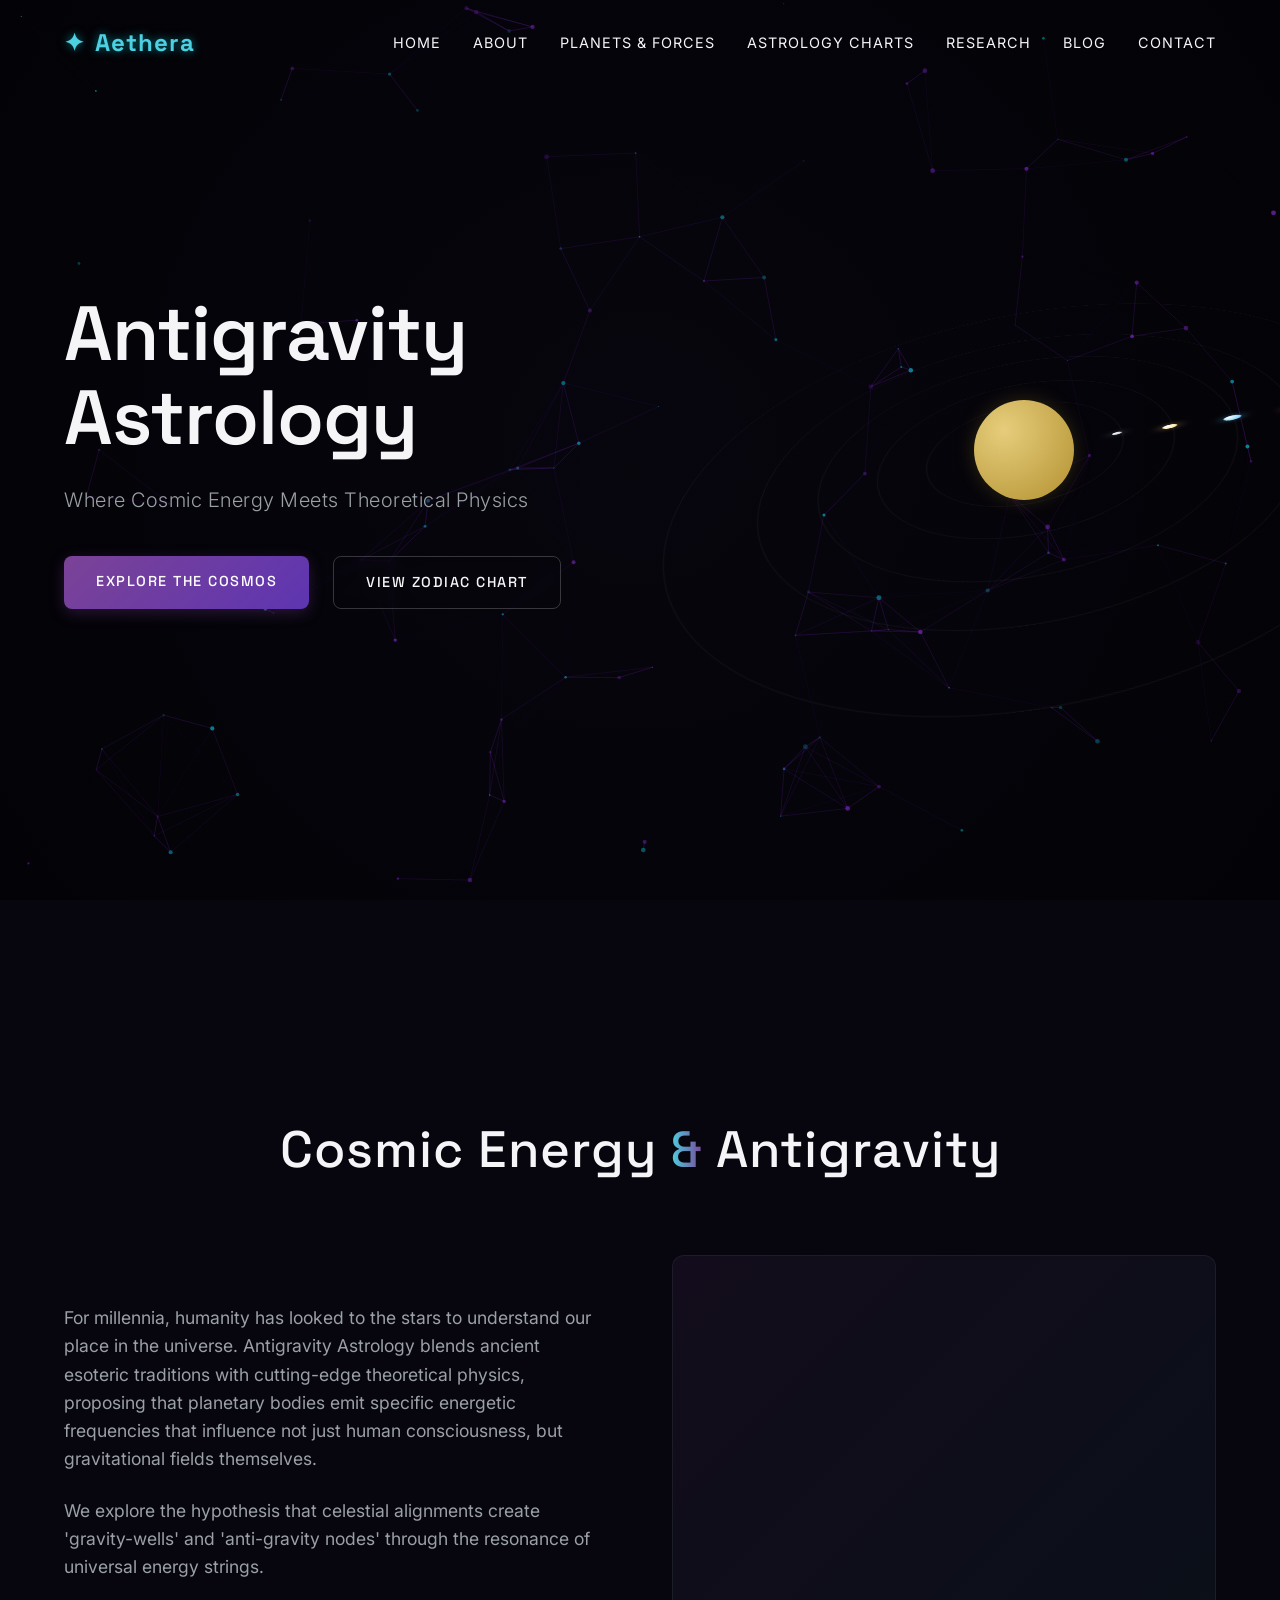
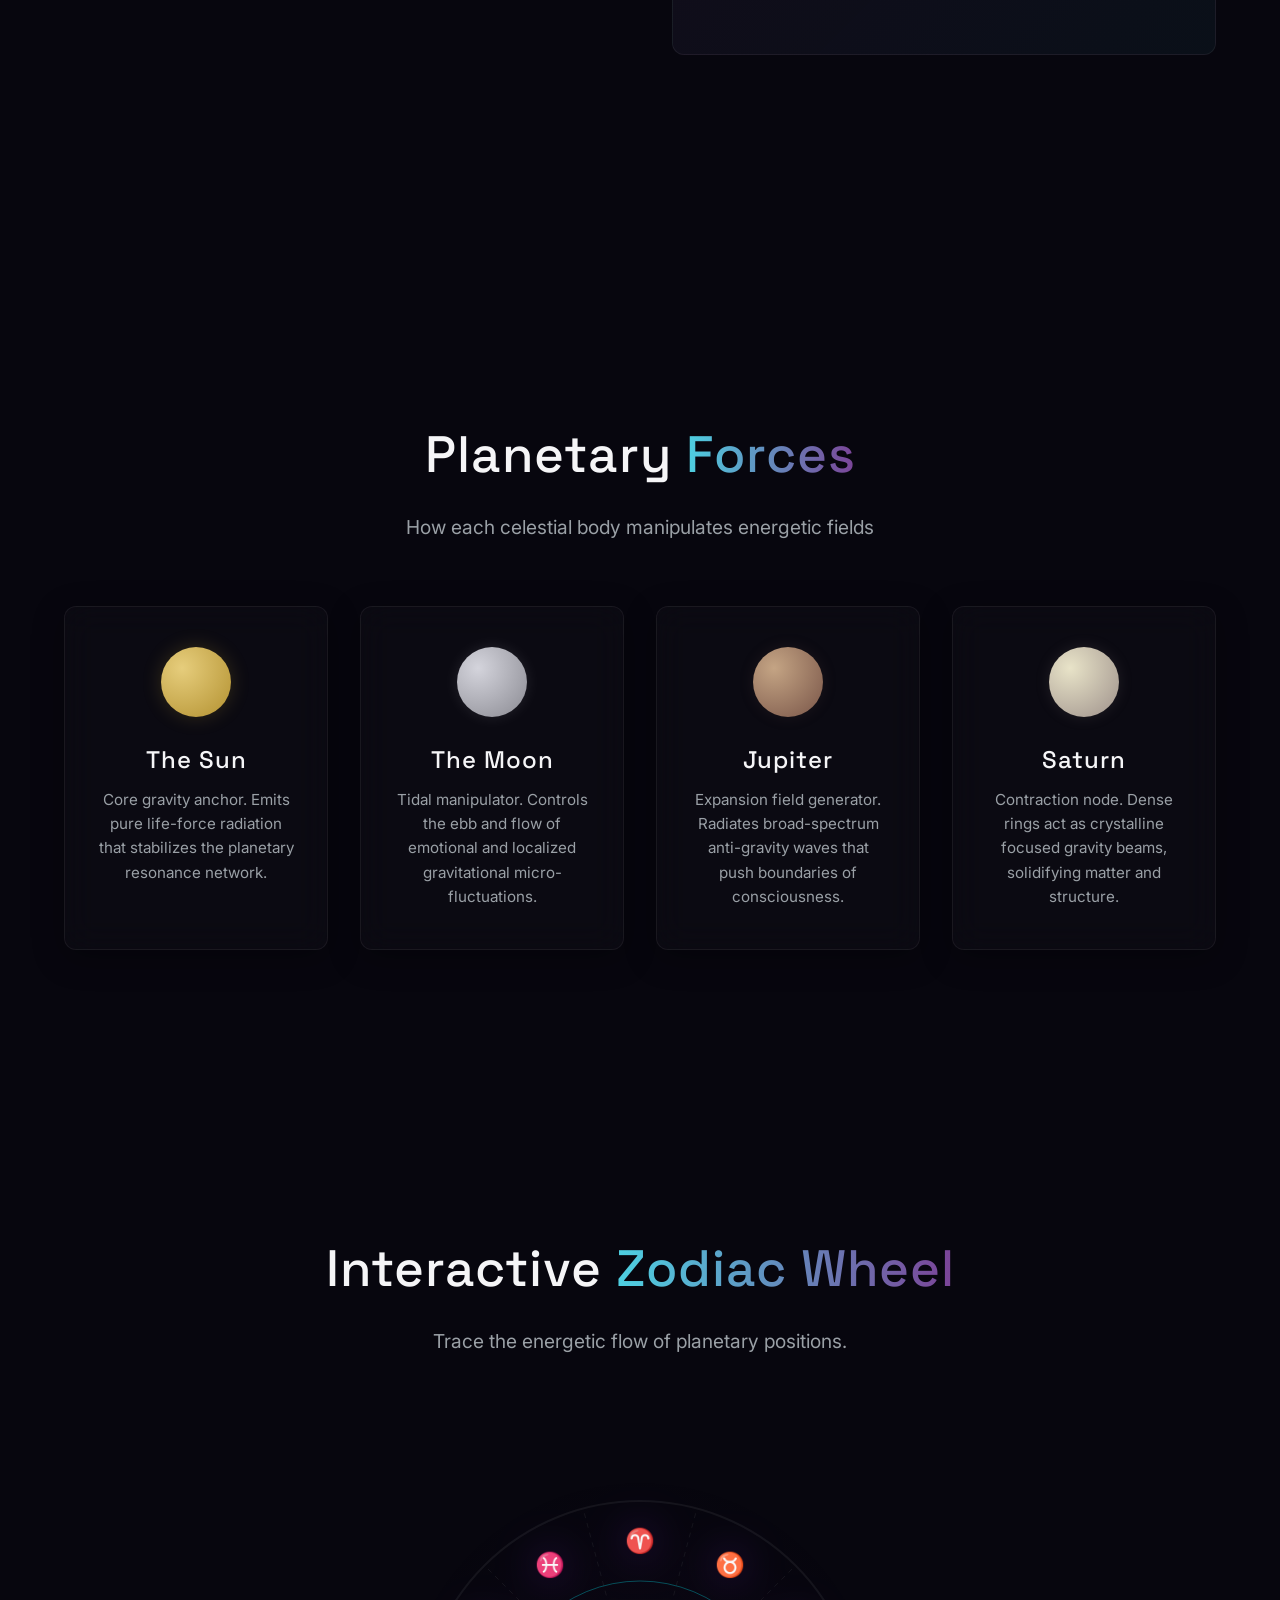
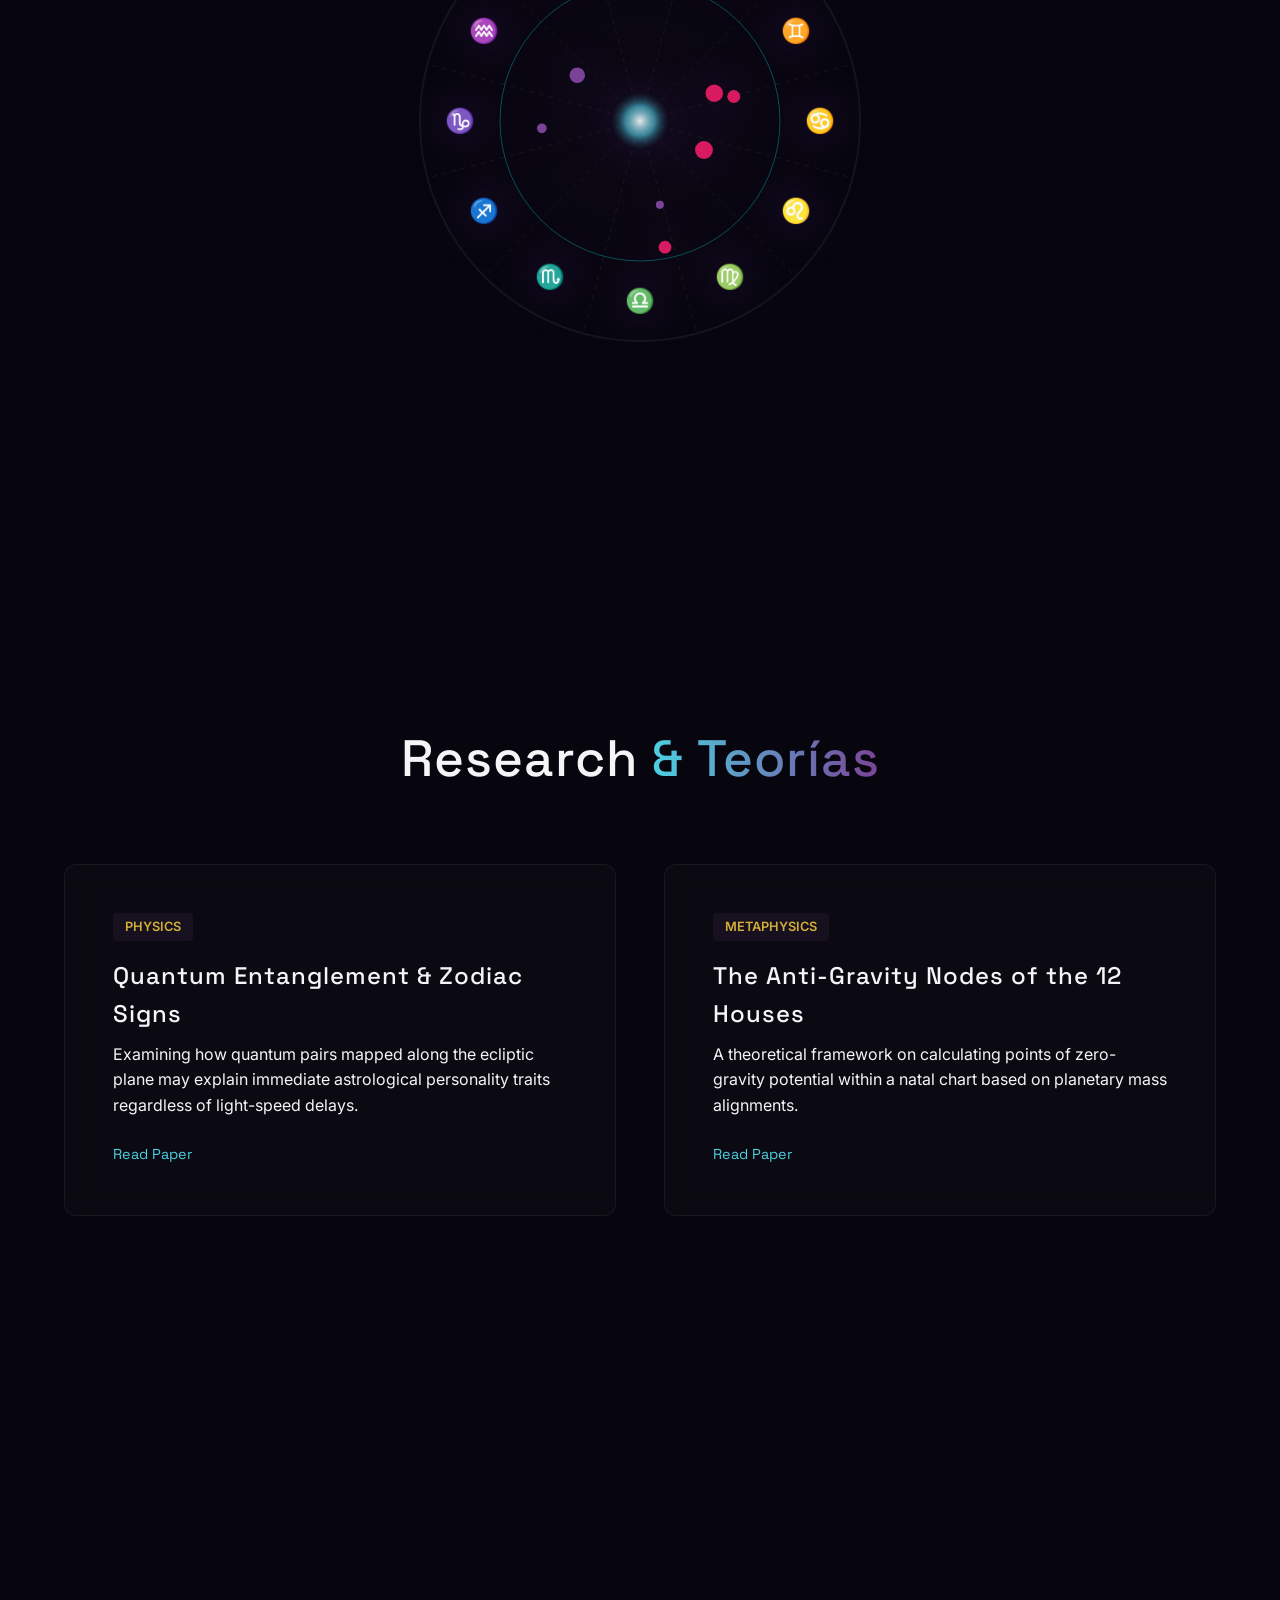
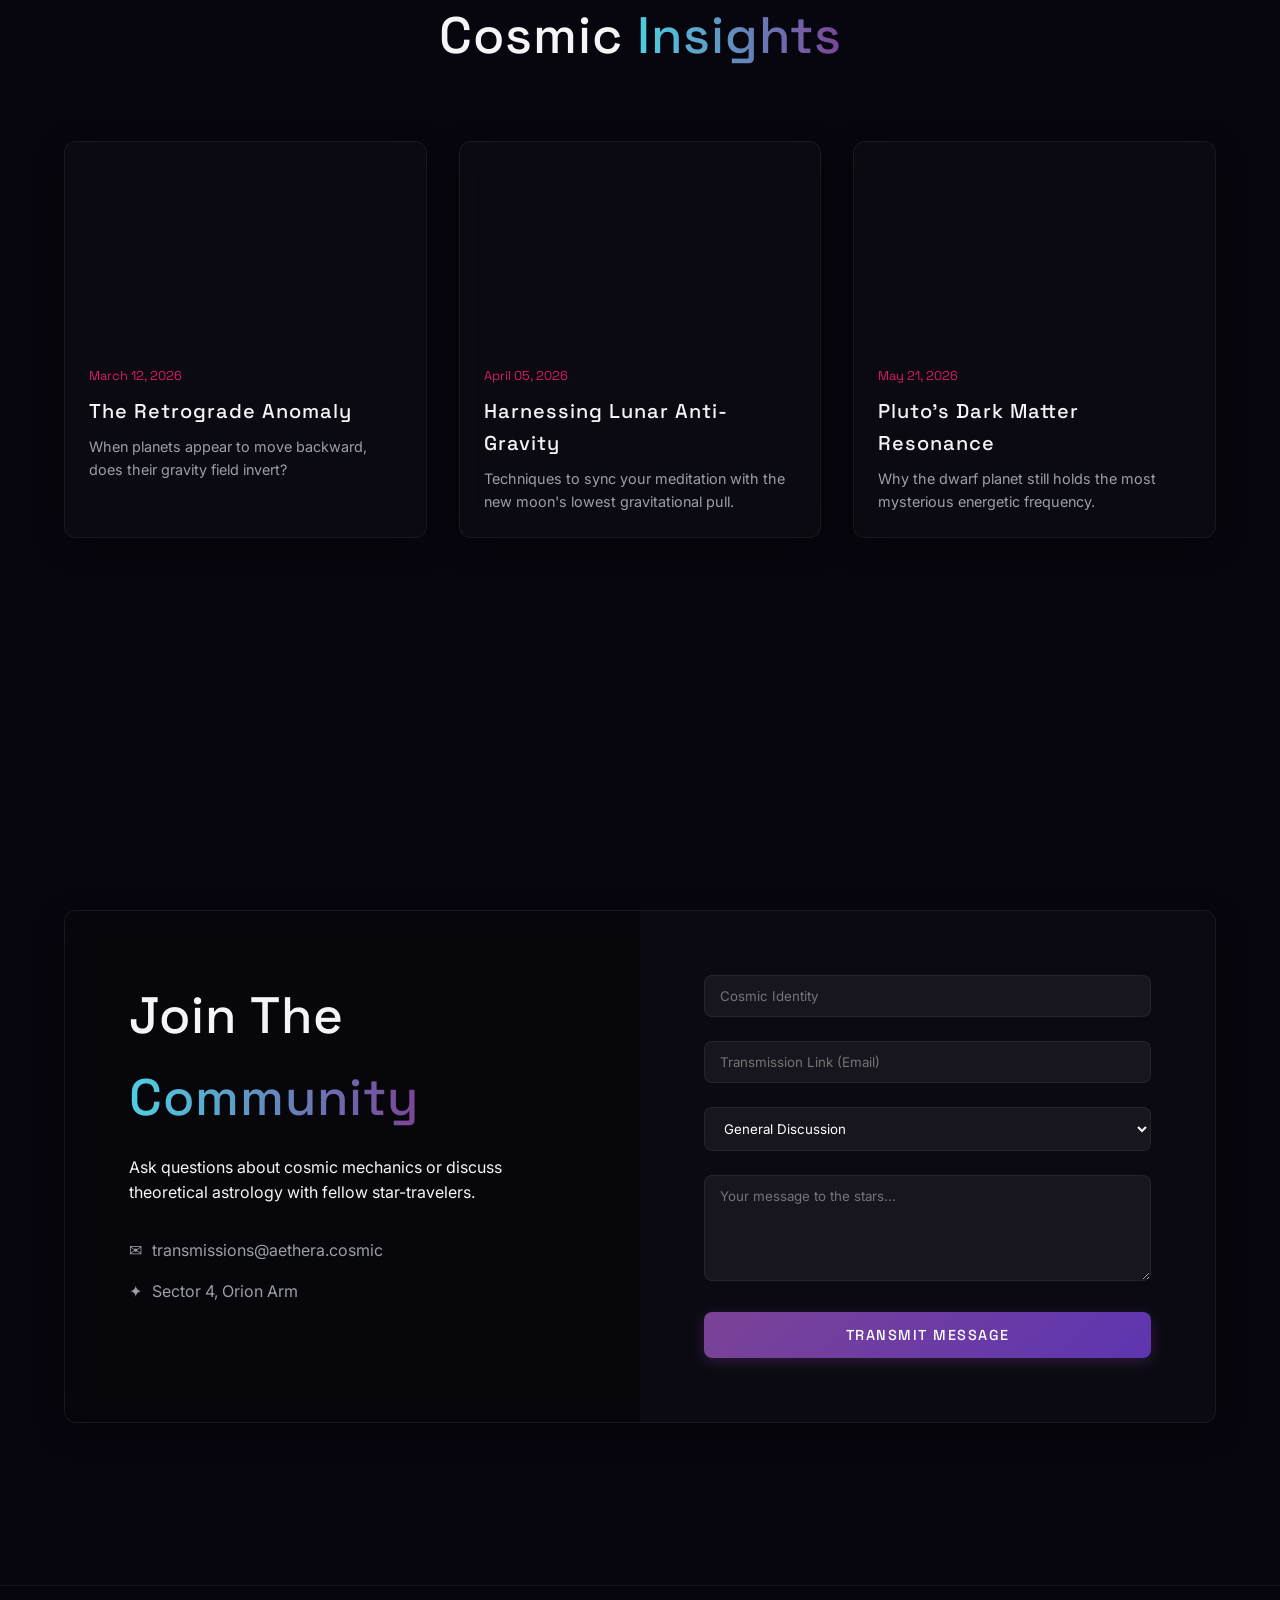
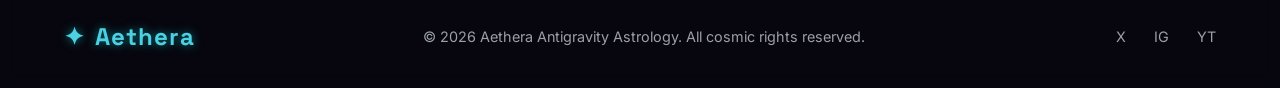
==== index.html @ 6c636e25 "Add files via upload" ====
<!DOCTYPE html>
<html lang="en">
<head>
    <meta charset="UTF-8">
    <meta name="viewport" content="width=device-width, initial-scale=1.0">
    <meta name="description" content="Explore Antigravity Astrology: The cosmic intersection of energy, planetary motion, and science.">
    <meta name="keywords" content="cosmic energy, astrology science, antigravity theory, astrology, astronomy, planetary forces">
    <title>Antigravity Astrology - The Cosmic Force</title>
    
    <!-- Google Fonts -->
    <link rel="preconnect" href="https://fonts.googleapis.com">
    <link rel="preconnect" href="https://fonts.gstatic.com" crossorigin>
    <link href="https://fonts.googleapis.com/css2?family=Inter:wght@300;400;500;600&family=Space+Grotesk:wght@300;400;500;600;700&display=swap" rel="stylesheet">    
    <!-- Stylesheets -->
    <link rel="stylesheet" href="css/style.css">
    <link rel="stylesheet" href="css/animations.css">
</head>
<body>
    <!-- Background Particles Canvas -->
    <canvas id="particle-canvas"></canvas>

    <!-- Navigation -->
    <header class="navbar">
        <div class="logo">
            <span class="logo-icon">&#10022;</span> Aethera
        </div>
        <nav>
            <ul class="nav-links">
                <li><a href="#home">Home</a></li>
                <li><a href="#about">About</a></li>
                <li><a href="#forces">Planets & Forces</a></li>
                <li><a href="#charts">Astrology Charts</a></li>
                <li><a href="#research">Research</a></li>
                <li><a href="#blog">Blog</a></li>
                <li><a href="#contact">Contact</a></li>
            </ul>
        </nav>
        <div class="hamburger">
            <span class="bar"></span>
            <span class="bar"></span>
            <span class="bar"></span>
        </div>
    </header>

    <!-- Main Content -->
    <main>
        <!-- Hero Section -->
        <section id="home" class="hero">
            <div class="hero-content">
                <h1 class="elegant-fade">Antigravity Astrology</h1>
                <p class="subtitle elegant-fade-delay">Where Cosmic Energy Meets Theoretical Physics</p>
                <div class="cta-group">
                    <a href="#about" class="btn primary-btn">Explore The Cosmos</a>
                    <a href="#charts" class="btn secondary-btn">View Zodiac Chart</a>
                </div>
            </div>
            <div class="hero-visual">
                <!-- Interactive Solar System visualization container -->
                <div id="solar-system-container"></div>
            </div>
        </section>

        <!-- About Section -->
        <section id="about" class="section reveal">
            <div class="section-container">
                <div class="section-header">
                    <h2>Cosmic Energy <span class="highlight">&</span> Antigravity</h2>
                </div>
                <div class="about-grid">
                    <div class="about-text">
                        <p>For millennia, humanity has looked to the stars to understand our place in the universe. Antigravity Astrology blends ancient esoteric traditions with cutting-edge theoretical physics, proposing that planetary bodies emit specific energetic frequencies that influence not just human consciousness, but gravitational fields themselves.</p>
                        <p>We explore the hypothesis that celestial alignments create 'gravity-wells' and 'anti-gravity nodes' through the resonance of universal energy strings.</p>
                    </div>
                    <div class="about-visual glow-box">
                        <div class="nebula-placeholder"></div>
                    </div>
                </div>
            </div>
        </section>

        <!-- Planets & Forces Section -->
        <section id="forces" class="section reveal dark-section">
            <div class="section-container">
                <div class="section-header">
                    <h2>Planetary <span class="highlight">Forces</span></h2>
                    <p>How each celestial body manipulates energetic fields</p>
                </div>
                <div class="cards-grid">
                    <!-- Cards will be populated dynamically or static -->
                    <div class="force-card glassmorphism">
                        <div class="planet-icon sun"></div>
                        <h3>The Sun</h3>
                        <p>Core gravity anchor. Emits pure life-force radiation that stabilizes the planetary resonance network.</p>
                    </div>
                    <div class="force-card glassmorphism">
                        <div class="planet-icon moon"></div>
                        <h3>The Moon</h3>
                        <p>Tidal manipulator. Controls the ebb and flow of emotional and localized gravitational micro-fluctuations.</p>
                    </div>
                    <div class="force-card glassmorphism">
                        <div class="planet-icon jupiter"></div>
                        <h3>Jupiter</h3>
                        <p>Expansion field generator. Radiates broad-spectrum anti-gravity waves that push boundaries of consciousness.</p>
                    </div>
                    <div class="force-card glassmorphism">
                        <div class="planet-icon saturn"></div>
                        <h3>Saturn</h3>
                        <p>Contraction node. Dense rings act as crystalline focused gravity beams, solidifying matter and structure.</p>
                    </div>
                </div>
            </div>
        </section>

        <!-- Astrology Charts Section -->
        <section id="charts" class="section reveal">
            <div class="section-container">
                <div class="section-header">
                    <h2>Interactive <span class="highlight">Zodiac Wheel</span></h2>
                    <p>Trace the energetic flow of planetary positions.</p>
                </div>
                <div class="chart-container">
                    <div id="zodiac-wheel-app"></div>
                </div>
            </div>
        </section>

        <!-- Research & Theories Section -->
        <section id="research" class="section reveal alt-bg">
            <div class="section-container">
                <div class="section-header">
                    <h2>Research <span class="highlight">& Teorías</span></h2>
                </div>
                <div class="split-layout">
                    <div class="theory-item glass-panel">
                        <span class="tag">Physics</span>
                        <h3>Quantum Entanglement & Zodiac Signs</h3>
                        <p>Examining how quantum pairs mapped along the ecliptic plane may explain immediate astrological personality traits regardless of light-speed delays.</p>
                        <a href="#" class="read-more">Read Paper</a>
                    </div>
                    <div class="theory-item glass-panel">
                        <span class="tag">Metaphysics</span>
                        <h3>The Anti-Gravity Nodes of the 12 Houses</h3>
                        <p>A theoretical framework on calculating points of zero-gravity potential within a natal chart based on planetary mass alignments.</p>
                        <a href="#" class="read-more">Read Paper</a>
                    </div>
                </div>
            </div>
        </section>

        <!-- Blog Section -->
        <section id="blog" class="section reveal">
            <div class="section-container">
                <div class="section-header">
                    <h2>Cosmic <span class="highlight">Insights</span></h2>
                </div>
                <div class="blog-grid mt-4">
                    <article class="blog-post glassmorphism">
                        <div class="post-img bg-nebula-1"></div>
                        <div class="post-content">
                            <span class="date">March 12, 2026</span>
                            <h3>The Retrograde Anomaly</h3>
                            <p>When planets appear to move backward, does their gravity field invert?</p>
                        </div>
                    </article>
                    <article class="blog-post glassmorphism">
                        <div class="post-img bg-nebula-2"></div>
                        <div class="post-content">
                            <span class="date">April 05, 2026</span>
                            <h3>Harnessing Lunar Anti-Gravity</h3>
                            <p>Techniques to sync your meditation with the new moon's lowest gravitational pull.</p>
                        </div>
                    </article>
                    <article class="blog-post glassmorphism">
                        <div class="post-img bg-nebula-3"></div>
                        <div class="post-content">
                            <span class="date">May 21, 2026</span>
                            <h3>Pluto's Dark Matter Resonance</h3>
                            <p>Why the dwarf planet still holds the most mysterious energetic frequency.</p>
                        </div>
                    </article>
                </div>
            </div>
        </section>

        <!-- Contact Section -->
        <section id="contact" class="section reveal dark-section">
            <div class="section-container">
                <div class="contact-box glassmorphism">
                    <div class="contact-info">
                        <h2>Join The <span class="highlight">Community</span></h2>
                        <p>Ask questions about cosmic mechanics or discuss theoretical astrology with fellow star-travelers.</p>
                        <ul class="contact-details">
                            <li><span class="icon">&#9993;</span> transmissions@aethera.cosmic</li>
                            <li><span class="icon">&#10022;</span> Sector 4, Orion Arm</li>
                        </ul>
                    </div>
                    <div class="contact-form">
                        <form id="communityForm">
                            <div class="input-group">
                                <input type="text" id="name" required placeholder="Cosmic Identity">
                            </div>
                            <div class="input-group">
                                <input type="email" id="email" required placeholder="Transmission Link (Email)">
                            </div>
                            <div class="input-group">
                                <select id="topic">
                                    <option value="general">General Discussion</option>
                                    <option value="research">Research Inquiry</option>
                                    <option value="chart">Chart Calculation Help</option>
                                </select>
                            </div>
                            <div class="input-group">
                                <textarea id="message" rows="5" required placeholder="Your message to the stars..."></textarea>
                            </div>
                            <button type="submit" class="btn primary-btn submit-btn">Transmit Message</button>
                        </form>
                    </div>
                </div>
            </div>
        </section>
    </main>

    <footer class="glass-footer">
        <div class="footer-content">
            <div class="logo"><span class="logo-icon">&#10022;</span> Aethera</div>
            <p>&copy; 2026 Aethera Antigravity Astrology. All cosmic rights reserved.</p>
            <div class="social-links">
                <a href="#">X</a>
                <a href="#">IG</a>
                <a href="#">YT</a>
            </div>
        </div>
    </footer>

    <!-- Scripts -->
    <script src="js/particles.js"></script>
    <script src="js/solar-system.js"></script>
    <script src="js/zodiac.js"></script>
    <script src="js/main.js"></script>
</body>
</html>
---- css/style.css ----
/* style.css - Main styles for Antigravity Astrology */
:root {
    /* Color Palette - Dark Luxury Cosmic */
    --bg-deep-space: #07060e; /* Softer, richer dark navy/black */
    --bg-void: #030206;
    --primary-glow: #7b4397; /* Elegant muted purple */
    --secondary-glow: #5e35b1;
    --accent-teal: #4dd0e1; /* Softer cyan/teal */
    --accent-pink: #d81b60; /* Ruby/Rose tone instead of neon pink */
    --gold-highlight: #d4af37; /* Premium gold touch */
    --text-primary: #f5f5f7;
    --text-muted: #9aa0a6;
    --glass-bg: rgba(255, 255, 255, 0.02);
    --glass-border: rgba(255, 255, 255, 0.06);
    
    /* Typography */
    --font-heading: 'Space Grotesk', sans-serif;
    --font-body: 'Inter', sans-serif;
}

* {
    margin: 0;
    padding: 0;
    box-sizing: border-box;
}

html {
    scroll-behavior: smooth;
    overflow-x: hidden;
}

body {
    background-color: var(--bg-deep-space);
    color: var(--text-primary);
    font-family: var(--font-body);
    line-height: 1.6;
    overflow-x: hidden;
}

/* Background Canvas */
#particle-canvas {
    position: fixed;
    top: 0;
    left: 0;
    width: 100vw;
    height: 100vh;
    z-index: -1;
    background: radial-gradient(circle at center, var(--bg-deep-space) 0%, var(--bg-void) 100%);
}

/* Typography & General */
h1, h2, h3, h4, .logo {
    font-family: var(--font-heading);
    letter-spacing: 1px;
    font-weight: 500;
}

h1 { font-size: clamp(2.5rem, 5vw, 5rem); }
h2 { font-size: clamp(2rem, 4vw, 3.5rem); margin-bottom: 1rem; }
h3 { font-size: 1.5rem; margin-bottom: 0.5rem; }

a { text-decoration: none; color: inherit; }
.highlight { 
    color: transparent;
    background-clip: text;
    -webkit-background-clip: text;
    background-image: linear-gradient(90deg, var(--accent-teal), var(--primary-glow));
}

/* Glassmorphism utility */
.glassmorphism {
    background: var(--glass-bg);
    backdrop-filter: blur(16px);
    -webkit-backdrop-filter: blur(16px);
    border: 1px solid var(--glass-border);
    border-radius: 12px;
    box-shadow: 0 8px 32px 0 rgba(0, 0, 0, 0.3);
}

/* Navigation */
.navbar {
    position: fixed;
    top: 0;
    width: 100%;
    padding: 1.5rem 5%;
    display: flex;
    justify-content: space-between;
    align-items: center;
    z-index: 100;
    transition: all 0.3s ease;
}
.navbar.scrolled {
    background: rgba(5, 5, 8, 0.85);
    backdrop-filter: blur(10px);
    padding: 1rem 5%;
    border-bottom: 1px solid var(--glass-border);
}

.logo {
    font-size: 1.5rem;
    font-weight: 700;
    display: flex;
    align-items: center;
    gap: 10px;
    color: var(--accent-teal);
    text-shadow: 0 0 10px rgba(0, 242, 254, 0.5);
}

.nav-links {
    display: flex;
    list-style: none;
    gap: 2rem;
}
.nav-links li a {
    font-size: 0.9rem;
    text-transform: uppercase;
    letter-spacing: 1px;
    position: relative;
    padding: 5px 0;
    transition: color 0.3s;
}
.nav-links li a:hover {
    color: var(--accent-teal);
}
.nav-links li a::after {
    content: '';
    position: absolute;
    width: 0;
    height: 2px;
    bottom: 0;
    left: 0;
    background: linear-gradient(90deg, var(--accent-teal), var(--primary-glow));
    transition: width 0.3s;
}
.nav-links li a:hover::after {
    width: 100%;
}

.hamburger { display: none; cursor: pointer; }
.bar { display: block; width: 25px; height: 3px; margin: 5px auto; background-color: var(--text-primary); transition: all 0.3s; }

/* Buttons */
.btn {
    display: inline-block;
    padding: 14px 32px;
    border-radius: 8px; /* More professional than full pill */
    font-family: var(--font-heading);
    font-weight: 500;
    text-transform: uppercase;
    letter-spacing: 1.5px;
    font-size: 0.9rem;
    transition: all 0.4s cubic-bezier(0.25, 0.8, 0.25, 1);
    cursor: pointer;
    border: none;
    position: relative;
    overflow: hidden;
}

.primary-btn {
    background: linear-gradient(135deg, var(--primary-glow), var(--secondary-glow));
    color: white;
    box-shadow: 0 4px 15px rgba(123, 67, 151, 0.3);
}
.primary-btn:hover {
    box-shadow: 0 6px 20px rgba(123, 67, 151, 0.5);
    transform: translateY(-2px);
}

.secondary-btn {
    background: transparent;
    color: var(--text-primary);
    border: 1px solid rgba(255,255,255,0.2);
    backdrop-filter: blur(5px);
}
.secondary-btn:hover {
    background: rgba(255,255,255,0.05);
    border-color: var(--text-primary);
}

/* Sections */
.section {
    padding: 8rem 5% 4rem;
    min-height: 100vh;
    display: flex;
    align-items: center;
    position: relative;
    z-index: 10;
}
.section-container {
    max-width: 1200px;
    width: 100%;
    margin: 0 auto;
}
.section-header {
    text-align: center;
    margin-bottom: 4rem;
}
.section-header p {
    color: var(--text-muted);
    font-size: 1.2rem;
    max-width: 600px;
    margin: 1rem auto 0;
}

/* Hero Section */
.hero {
    min-height: 100vh;
    display: flex;
    align-items: center;
    padding: 0 5%;
    position: relative;
    overflow: hidden;
}
.hero-content {
    flex: 1;
    z-index: 10;
    max-width: 600px;
}
.hero-content h1 {
    font-size: clamp(3rem, 6vw, 6rem);
    line-height: 1.1;
    margin-bottom: 1.5rem;
    font-weight: 600;
    letter-spacing: -1px;
    color: var(--text-primary);
}
.hero-content .subtitle {
    font-size: 1.25rem;
    color: var(--text-muted);
    font-weight: 300;
    margin-bottom: 2.5rem;
    letter-spacing: 0.5px;
}
.cta-group {
    display: flex;
    gap: 1.5rem;
}
.hero-visual {
    flex: 1;
    position: absolute;
    right: -10%;
    top: 50%;
    transform: translateY(-50%);
    width: 60vw;
    height: 100vh;
    z-index: 1;
    pointer-events: none;
}
#solar-system-container {
    width: 100%;
    height: 100%;
    position: relative;
}

/* About Grid */
.about-grid {
    display: grid;
    grid-template-columns: 1fr 1fr;
    gap: 4rem;
    align-items: center;
}
.about-text p {
    margin-bottom: 1.5rem;
    font-size: 1.1rem;
    color: var(--text-muted);
}
.about-visual {
    height: 400px;
    border-radius: 12px;
    background: linear-gradient(135deg, rgba(123, 67, 151, 0.1), rgba(77, 208, 225, 0.05));
    position: relative;
    overflow: hidden;
    border: 1px solid var(--glass-border);
}
.nebula-placeholder {
    width: 100%;
    height: 100%;
    background-image: url('https://images.unsplash.com/photo-1543722530-d2c3201371e7?w=800&q=80');
    background-size: cover;
    background-position: center;
    opacity: 0.6;
    mix-blend-mode: screen;
}

/* Cards Grid */
.cards-grid {
    display: grid;
    grid-template-columns: repeat(auto-fit, minmax(250px, 1fr));
    gap: 2rem;
}
.force-card {
    padding: 2.5rem 2rem;
    text-align: center;
    transition: transform 0.4s ease, border-color 0.4s ease;
}
.force-card:hover {
    transform: translateY(-8px);
    border-color: rgba(255, 255, 255, 0.15);
}
.planet-icon {
    width: 70px;
    height: 70px;
    margin: 0 auto 1.5rem;
    border-radius: 50%;
    position: relative;
}
.planet-icon.sun { background: radial-gradient(circle at 30% 30%, #e6cd7c, #b39130); box-shadow: 0 0 20px rgba(212, 175, 55, 0.2); }
.planet-icon.moon { background: radial-gradient(circle at 30% 30%, #d4d4dc, #8a8a92); box-shadow: 0 0 15px rgba(255, 255, 255, 0.1); }
.planet-icon.jupiter { background: radial-gradient(circle at 30% 30%, #c4a484, #795548); box-shadow: 0 0 15px rgba(121, 85, 72, 0.15); }
.planet-icon.saturn { background: radial-gradient(circle at 30% 30%, #e8e3c8, #9e918b); box-shadow: 0 0 15px rgba(158, 145, 139, 0.15); }
.force-card p {
    color: var(--text-muted);
    font-size: 0.95rem;
}

/* Astrology Charts area */
.chart-container {
    width: 100%;
    height: 600px;
    position: relative;
    display: flex;
    justify-content: center;
    align-items: center;
}
#zodiac-wheel-app {
    width: 500px;
    height: 500px;
    border-radius: 50%;
    position: relative;
    background: radial-gradient(circle, rgba(123,67,151,0.05) 0%, rgba(0,0,0,0) 70%);
}

/* Research Split */
.split-layout {
    display: grid;
    grid-template-columns: 1fr 1fr;
    gap: 3rem;
}
.glass-panel {
    background: var(--glass-bg);
    border: 1px solid var(--glass-border);
    padding: 3rem;
    border-radius: 12px;
    backdrop-filter: blur(12px);
    transition: all 0.4s;
}
.glass-panel:hover {
    border-color: rgba(255, 255, 255, 0.15);
    transform: translateY(-5px);
}
.tag {
    display: inline-block;
    padding: 4px 12px;
    font-size: 0.8rem;
    font-weight: 600;
    text-transform: uppercase;
    border-radius: 4px;
    background: rgba(123, 67, 151, 0.1);
    color: var(--gold-highlight);
    margin-bottom: 1rem;
}
.read-more {
    color: var(--accent-teal);
    font-family: var(--font-heading);
    font-size: 0.9rem;
    margin-top: 1.5rem;
    display: inline-block;
    border-bottom: 1px solid transparent;
    transition: border-color 0.3s;
}
.read-more:hover {
    border-color: var(--accent-teal);
}

/* Blog Grid */
.blog-grid {
    display: grid;
    grid-template-columns: repeat(auto-fit, minmax(300px, 1fr));
    gap: 2rem;
}
.blog-post {
    overflow: hidden;
    transition: transform 0.3s;
    display: flex;
    flex-direction: column;
}
.blog-post:hover {
    transform: translateY(-5px);
}
.post-img {
    height: 200px;
    background-size: cover;
    background-position: center;
}
.bg-nebula-1 { background-image: url('https://images.unsplash.com/photo-1462331940025-496dfbfc7564?w=600&q=80'); }
.bg-nebula-2 { background-image: url('https://images.unsplash.com/photo-1451187580459-43490279c0fa?w=600&q=80'); }
.bg-nebula-3 { background-image: url('https://images.unsplash.com/photo-1534447677768-be436bb09401?w=600&q=80'); }

.post-content {
    padding: 1.5rem;
}
.date {
    font-size: 0.8rem;
    color: var(--accent-pink);
    font-family: var(--font-heading);
    display: block;
    margin-bottom: 0.5rem;
}
.post-content h3 { font-size: 1.25rem; }
.post-content p { color: var(--text-muted); font-size: 0.9rem; }

/* Contact Section */
.contact-box {
    display: grid;
    grid-template-columns: 1fr 1fr;
    border-radius: 12px;
    overflow: hidden;
    border: 1px solid var(--glass-border);
}
.contact-info {
    padding: 4rem;
    background: rgba(0, 0, 0, 0.4);
}
.contact-form {
    padding: 4rem;
}
.contact-details {
    list-style: none;
    margin-top: 2rem;
}
.contact-details li {
    margin-bottom: 1rem;
    display: flex;
    align-items: center;
    gap: 10px;
    color: var(--text-muted);
}
.input-group { margin-bottom: 1.5rem; }
.input-group input, .input-group select, .input-group textarea {
    width: 100%;
    padding: 12px 15px;
    background: rgba(255,255,255,0.05);
    border: 1px solid var(--glass-border);
    border-radius: 8px;
    color: #fff;
    font-family: var(--font-body);
    transition: border-color 0.3s, background 0.3s;
}
.input-group input:focus, .input-group select:focus, .input-group textarea:focus {
    outline: none;
    border-color: var(--accent-teal);
    background: rgba(255,255,255,0.1);
}
.submit-btn {
    width: 100%;
}

/* Footer */
.glass-footer {
    padding: 2rem 5%;
    border-top: 1px solid var(--glass-border);
    backdrop-filter: blur(10px);
}
.footer-content {
    max-width: 1200px;
    margin: 0 auto;
    display: flex;
    justify-content: space-between;
    align-items: center;
    color: var(--text-muted);
    font-size: 0.9rem;
}
.social-links a {
    margin-left: 1.5rem;
    transition: color 0.3s;
}
.social-links a:hover {
    color: var(--accent-teal);
}

/* Scroll Reveals */
.reveal {
    opacity: 0;
    transform: translateY(50px);
    transition: all 0.8s ease-out;
}
.reveal.active {
    opacity: 1;
    transform: translateY(0);
}

/* Mobile Responsiveness */
@media (max-width: 992px) {
    .about-grid, .split-layout, .contact-box {
        grid-template-columns: 1fr;
    }
    .hero-visual { right: -30%; opacity: 0.5; pointer-events: none; }
    .hero-content { background: rgba(0,0,0,0.4); padding: 2rem; border-radius: 16px; backdrop-filter: blur(5px); }
}

@media (max-width: 768px) {
    .hamburger { display: block; }
    .nav-links {
        position: fixed;
        left: -100%;
        top: 70px;
        flex-direction: column;
        background: rgba(5, 5, 8, 0.95);
        width: 100%;
        height: calc(100vh - 70px);
        text-align: center;
        transition: 0.3s;
        padding-top: 2rem;
        backdrop-filter: blur(10px);
    }
    .nav-links.active { left: 0; }
    .nav-links li { margin: 1.5rem 0; }
    .cta-group { flex-direction: column; }
    .contact-info, .contact-form { padding: 2rem; }
    .footer-content { flex-direction: column; gap: 1rem; text-align: center; }
}
---- css/animations.css ----
/* animations.css - Specifically for floating, glowing and particle animations */

/* Elegant Title Reveal */
.elegant-fade {
    opacity: 0;
    transform: translateY(20px);
    animation: fade-up 1.2s cubic-bezier(0.2, 0.8, 0.2, 1) forwards;
}

.elegant-fade-delay {
    opacity: 0;
    transform: translateY(20px);
    animation: fade-up 1.2s cubic-bezier(0.2, 0.8, 0.2, 1) forwards;
    animation-delay: 0.3s;
}

@keyframes fade-up {
    to {
        opacity: 1;
        transform: translateY(0);
    }
}

/* Floating Elements (Zero Gravity Effect) */
@keyframes float {
    0% {
        transform: translateY(0px) rotate(0deg);
    }

    33% {
        transform: translateY(-10px) rotate(2deg);
    }

    66% {
        transform: translateY(5px) rotate(-1deg);
    }

    100% {
        transform: translateY(0px) rotate(0deg);
    }
}

.float-anim {
    animation: float 8s ease-in-out infinite;
}

.float-anim-alt {
    animation: float 10s ease-in-out infinite reverse;
}

/* Glowing Pulsate Effect (Softened) */
@keyframes pulsate-glow {
    0% {
        box-shadow: 0 0 5px var(--primary-glow), inset 0 0 5px var(--primary-glow);
    }

    50% {
        box-shadow: 0 0 15px rgba(123, 67, 151, 0.4), inset 0 0 10px rgba(123, 67, 151, 0.2);
    }

    100% {
        box-shadow: 0 0 5px var(--primary-glow), inset 0 0 5px var(--primary-glow);
    }
}

.glow-box {
    animation: pulsate-glow 4s infinite alternate;
}

/* Zodiac Wheel Rotation */
@keyframes rotate-slow {
    from {
        transform: rotate(0deg);
    }

    to {
        transform: rotate(360deg);
    }
}

@keyframes rotate-slow-reverse {
    from {
        transform: rotate(360deg);
    }

    to {
        transform: rotate(0deg);
    }
}

.spin-slow {
    animation: rotate-slow 60s linear infinite;
}

.spin-slow-reverse {
    animation: rotate-slow-reverse 45s linear infinite;
}

/* Solar System Planets Orbit Classes */
.orbit-ring {
    position: absolute;
    top: 50%;
    left: 50%;
    border-radius: 50%;
    border: 1px solid rgba(255, 255, 255, 0.05);
    transform: translate(-50%, -50%);
}

.planet-orbiter {
    position: absolute;
    top: 50%;
    left: 50%;
    width: 100%;
    height: 100%;
    animation: rotate-slow linear infinite;
}

.planet-sphere {
    position: absolute;
    top: -10px;
    /* Half of height to center on ring */
    left: calc(50% - 10px);
    /* Center on top of ring */
    width: 20px;
    height: 20px;
    border-radius: 50%;
    box-shadow: inset -5px -5px 10px rgba(0, 0, 0, 0.5), 0 0 10px rgba(255, 255, 255, 0.2);
}

/* Hover effect on cards */
.force-card .planet-icon {
    transition: transform 0.5s cubic-bezier(0.175, 0.885, 0.32, 1.275);
}

.force-card:hover .planet-icon {
    transform: scale(1.05) translateY(-5px);
    animation: pulsate-glow 3s infinite alternate;
}
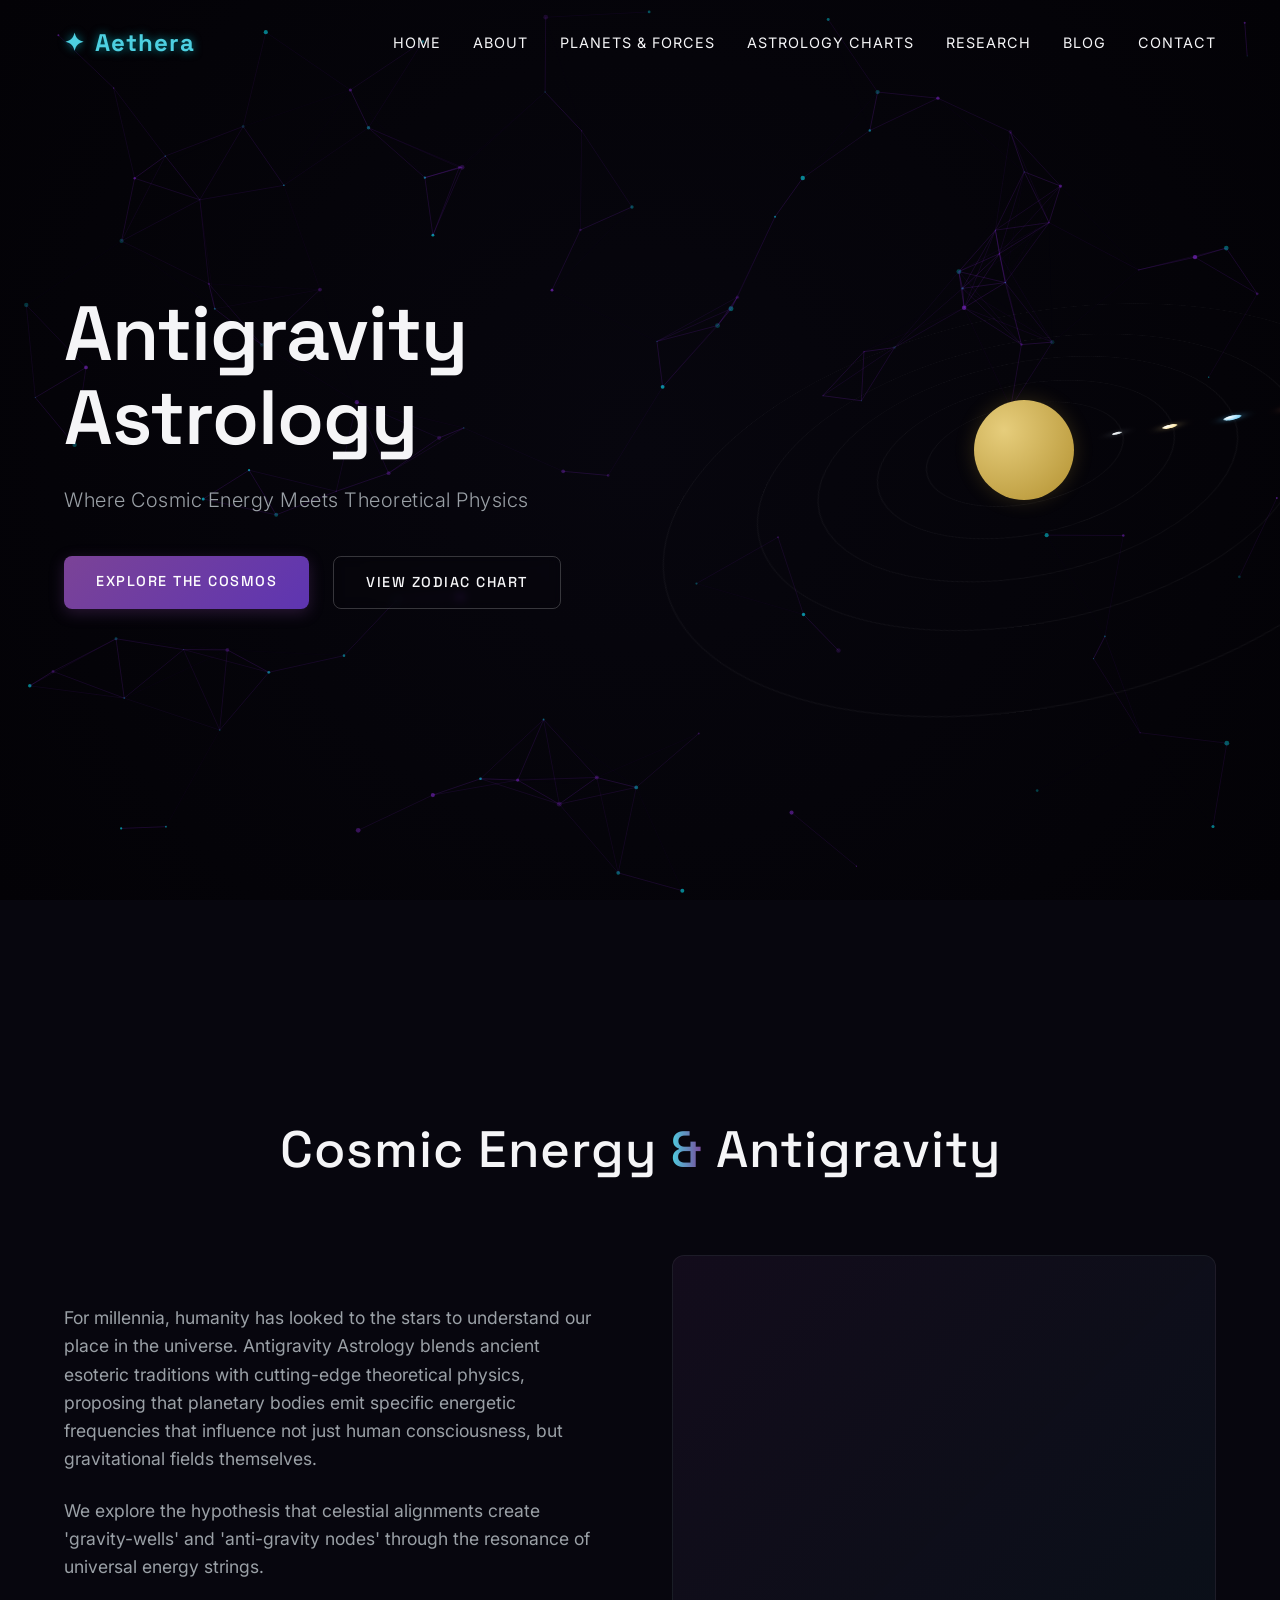
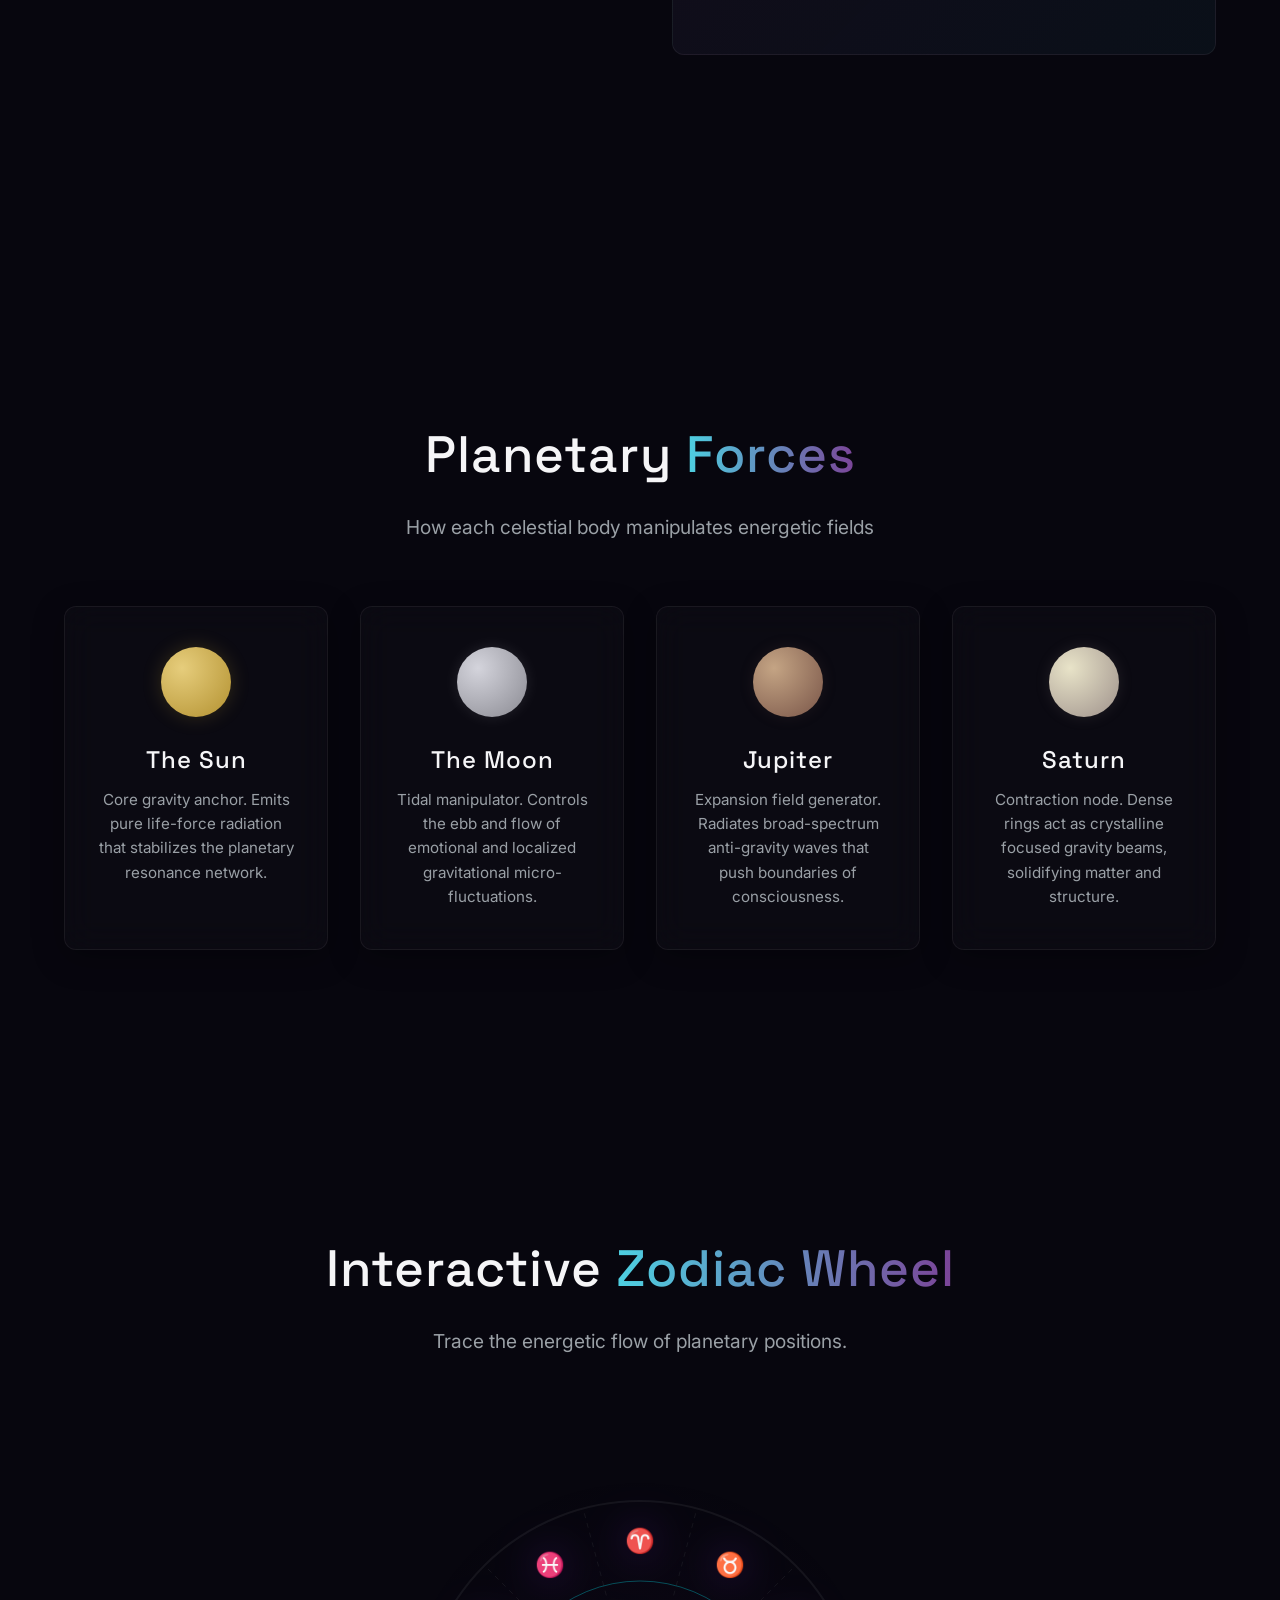
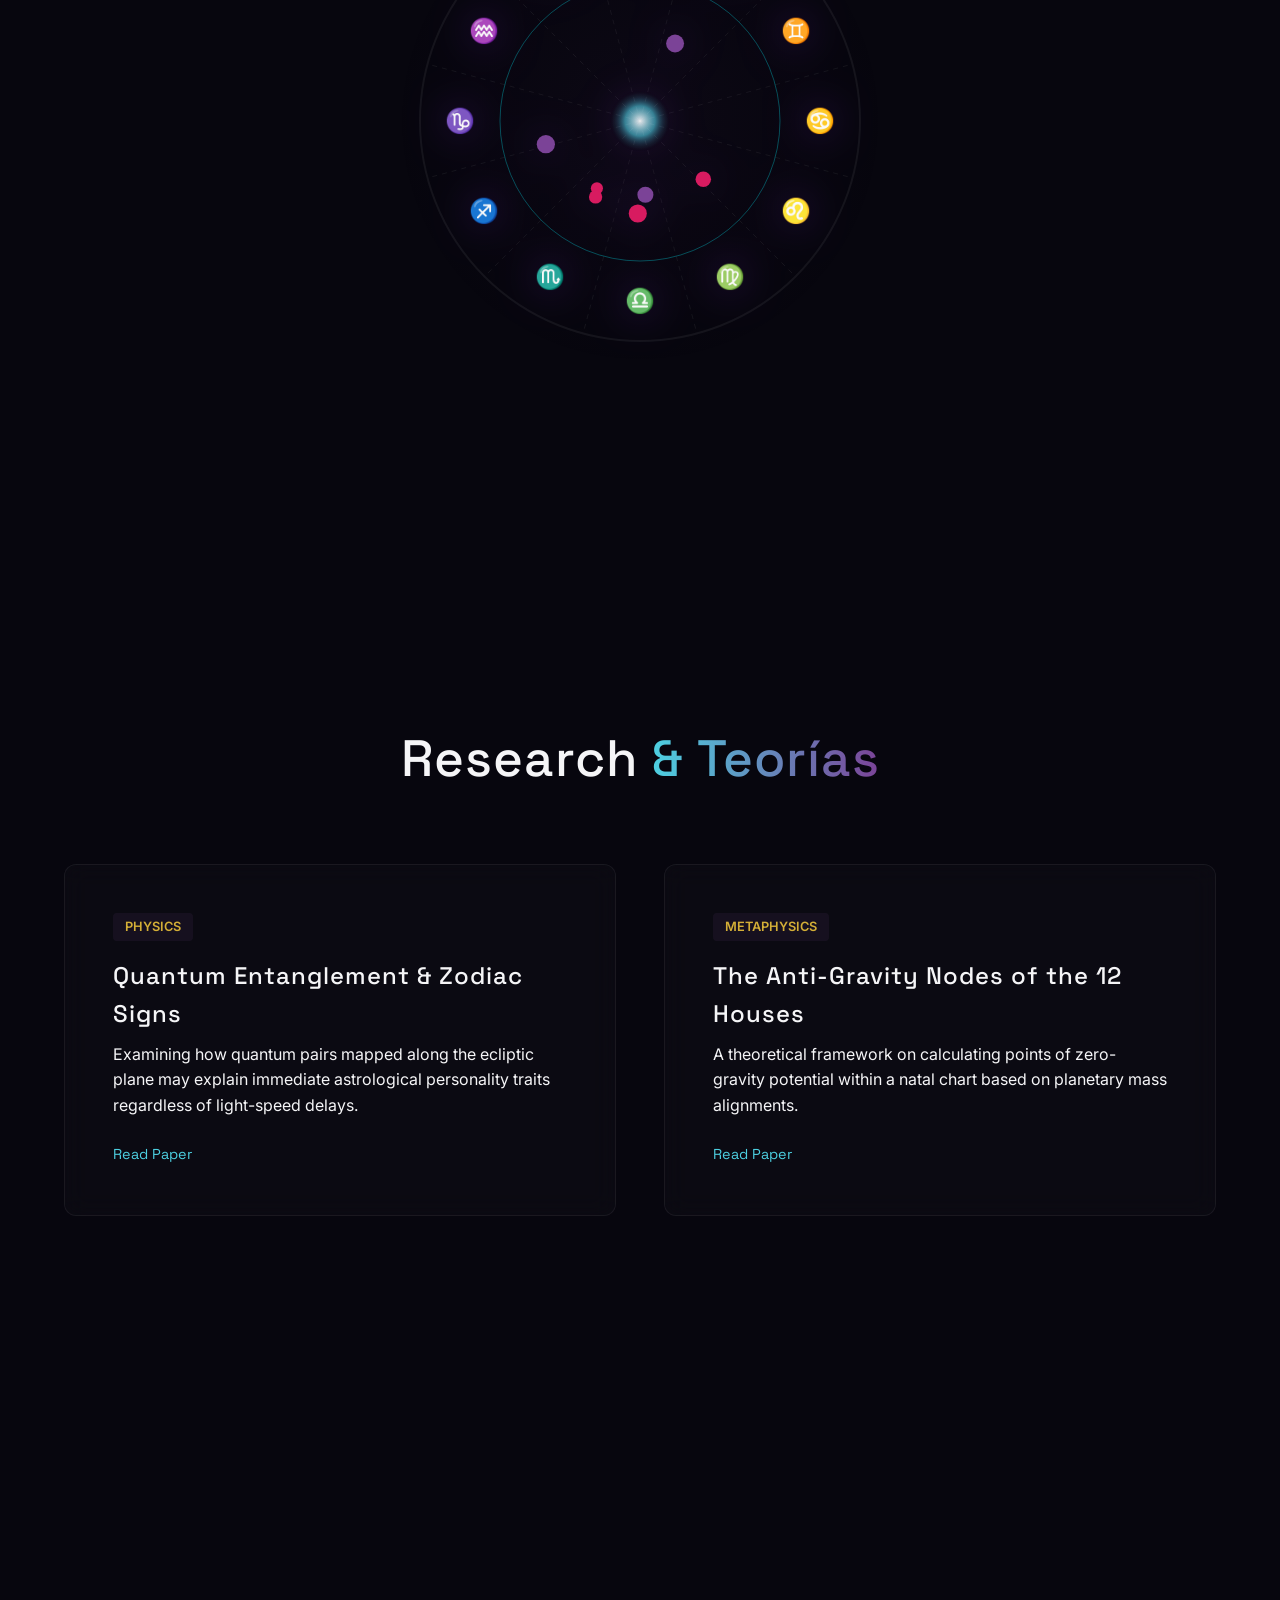
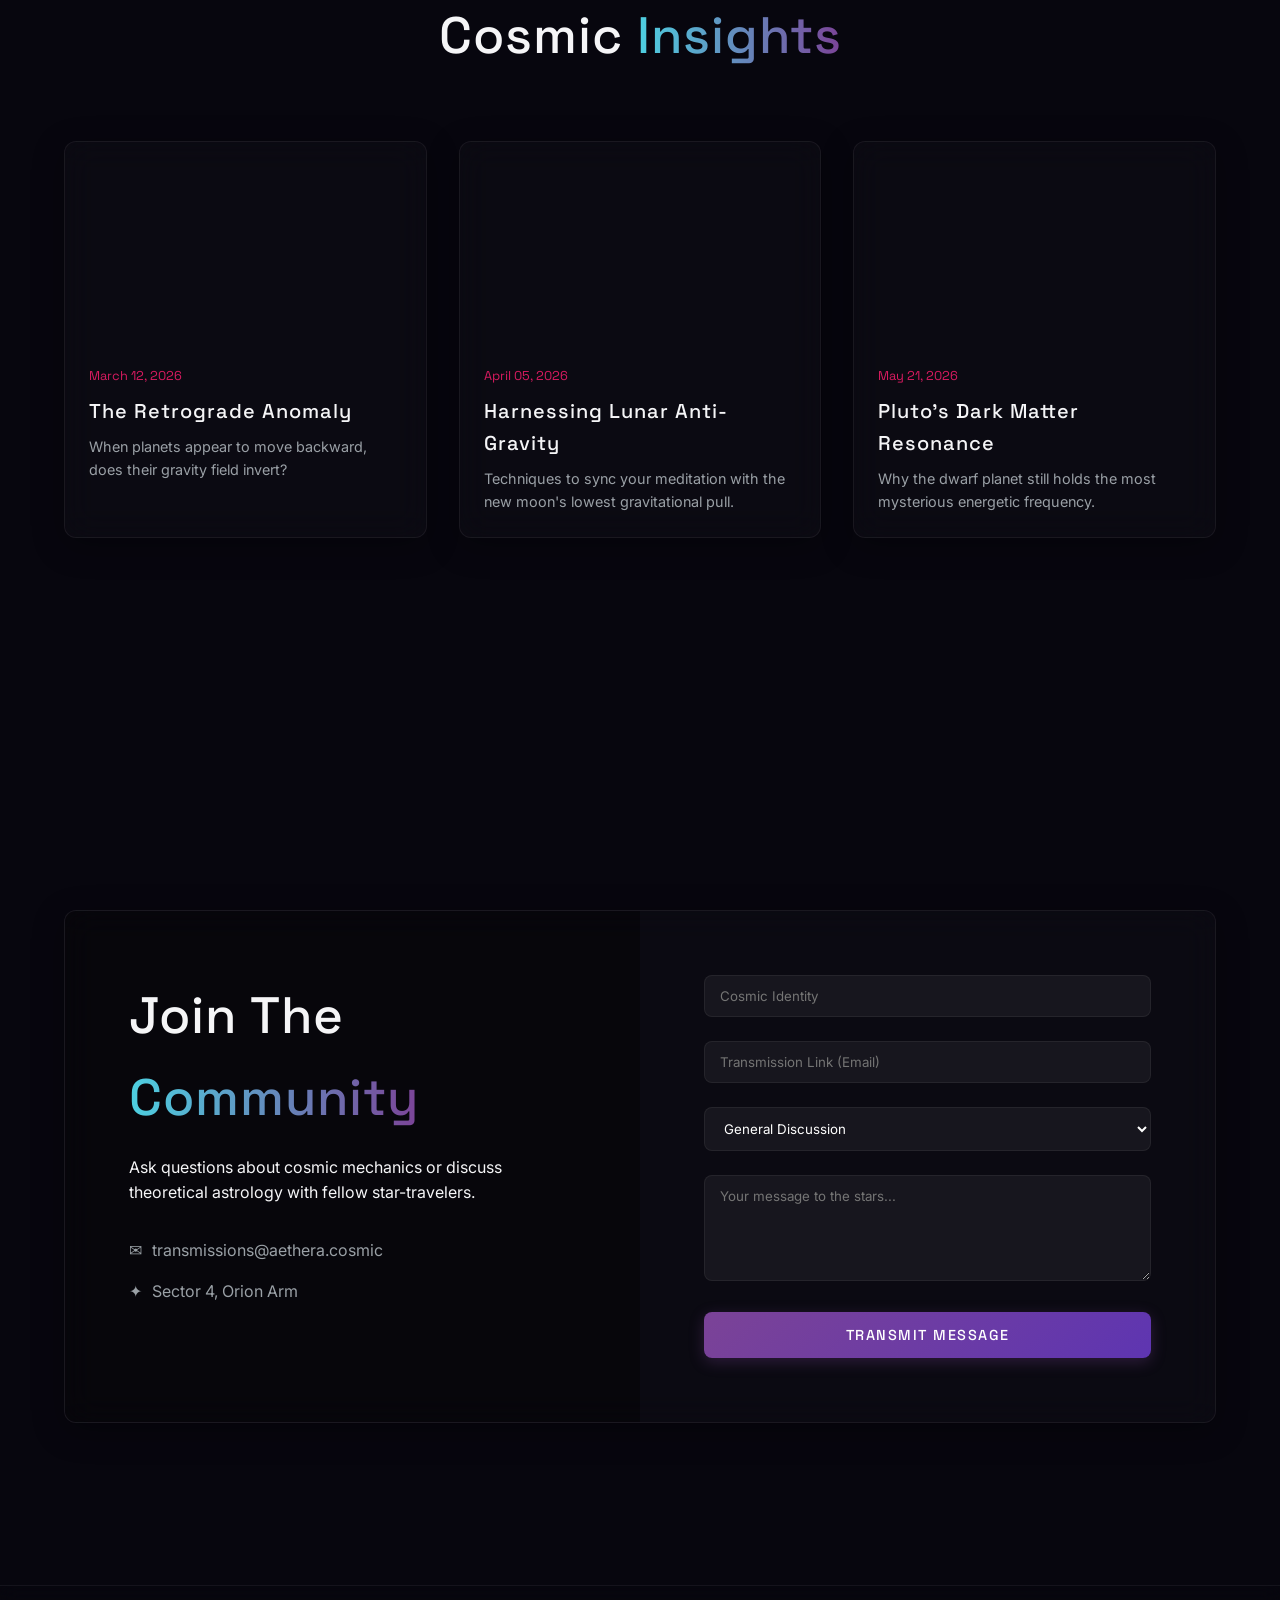
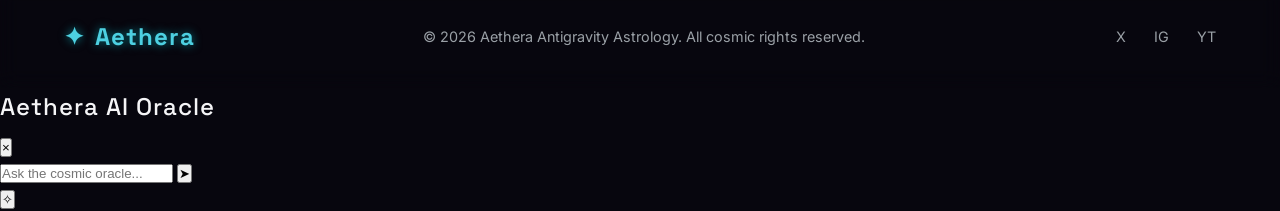
==== commit 35912cfb: "Add files via upload" ====
--- a/index.html
+++ b/index.html
@@ -231,6 +231,23 @@
             </div>
         </div>
     </footer>
+    <!-- Chatbot UI -->
+    <div class="chatbot-container">
+        <div class="chat-window" id="chatWindow">
+            <div class="chat-header">
+                <h3>Aethera AI Oracle</h3>
+                <button class="close-chat" id="closeChat">×</button>
+            </div>
+            <div class="chat-messages" id="chatMessages">
+                <!-- Messages will be injected here via JS -->
+            </div>
+            <div class="chat-input">
+                <input type="text" id="chatInput" placeholder="Ask the cosmic oracle..." autocomplete="off">
+                <button id="sendChat">➤</button>
+            </div>
+        </div>
+        <button class="chatbot-toggle" id="chatToggle">✧</button>
+    </div>
 
     <!-- Scripts -->
     <script src="js/particles.js"></script>
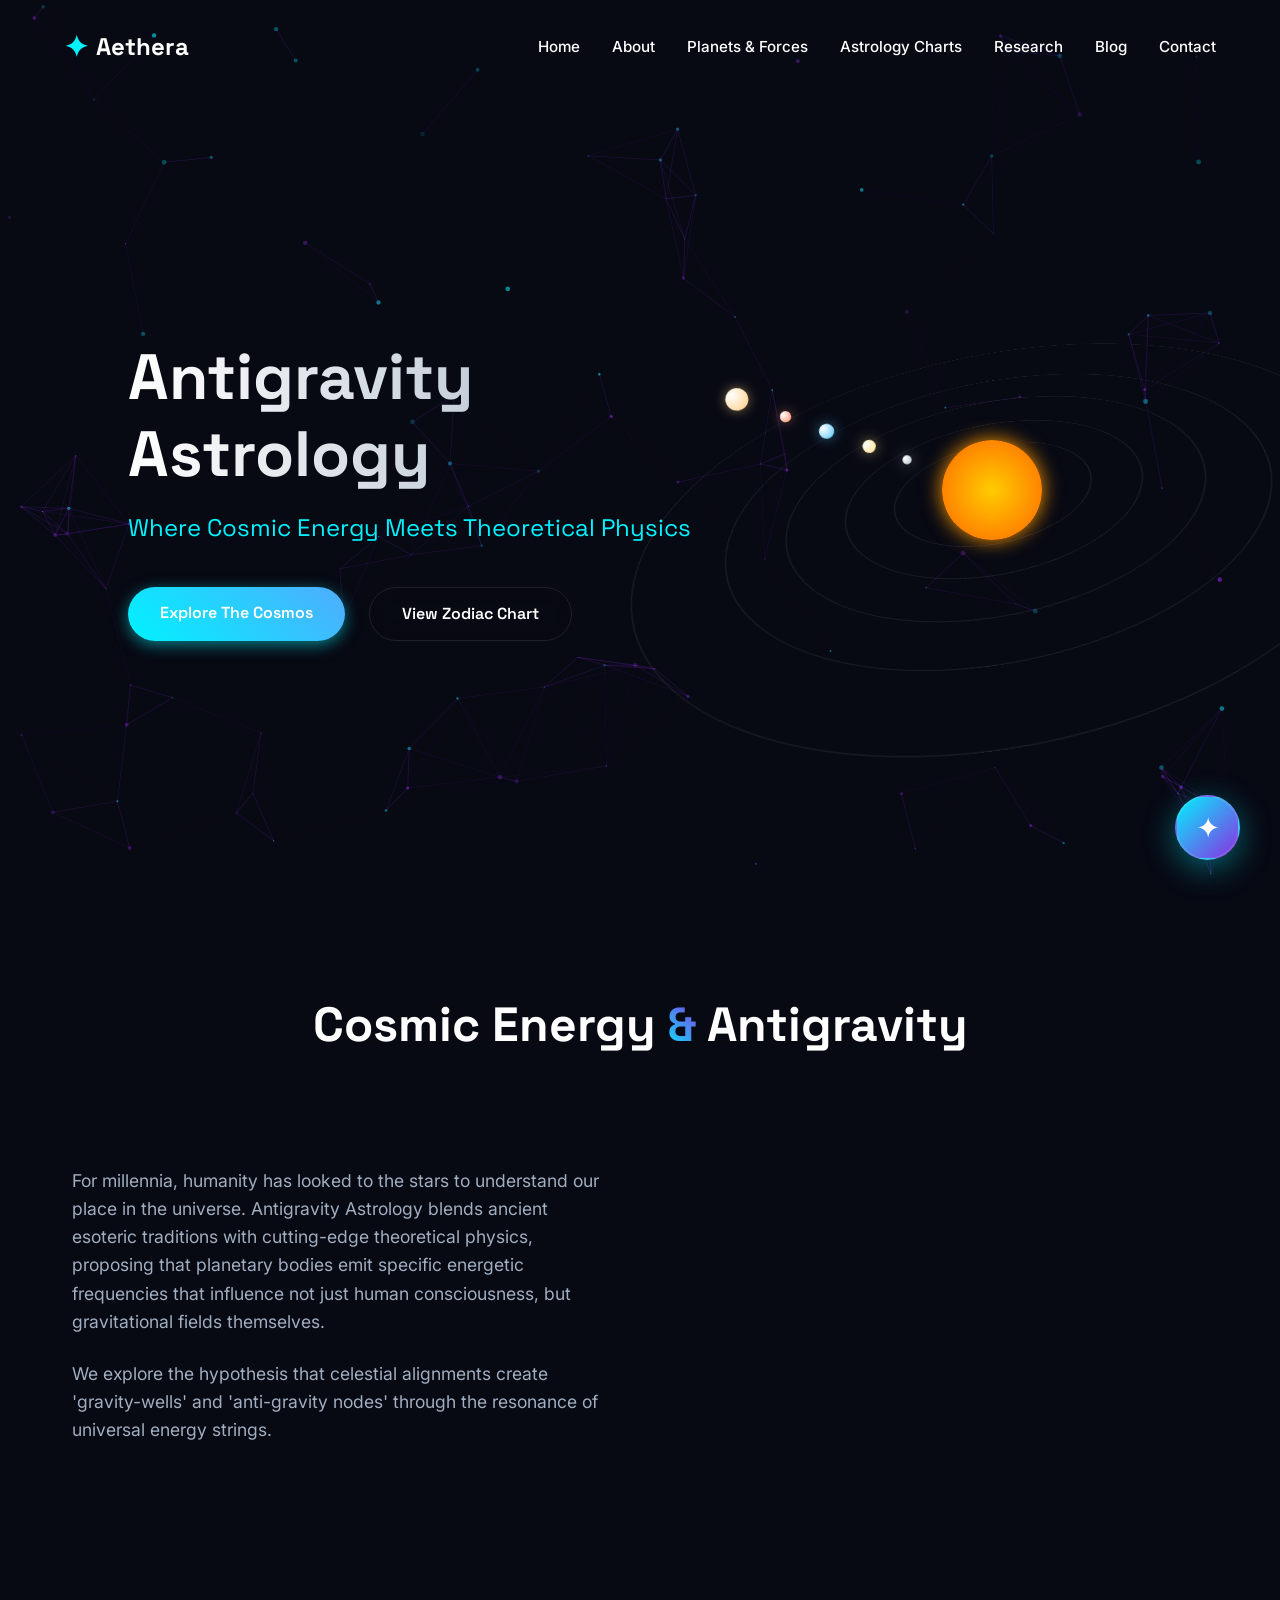
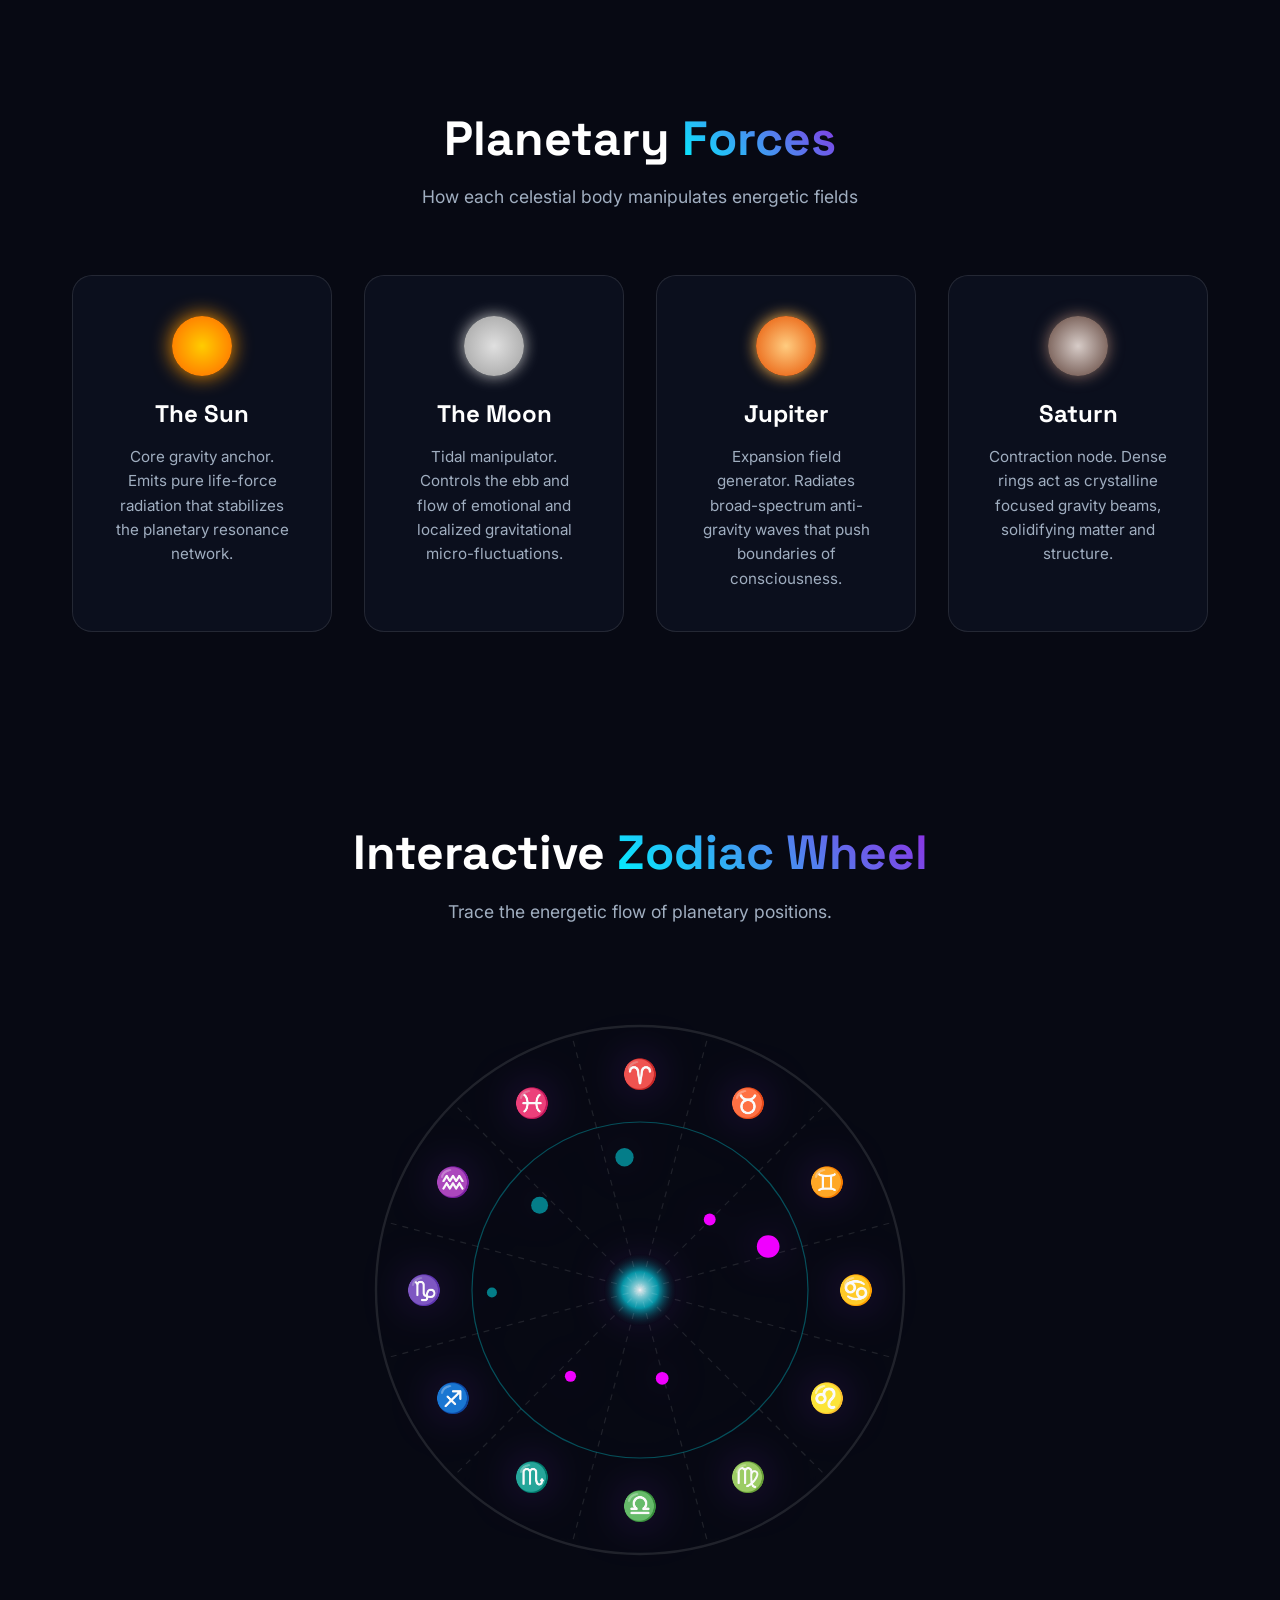
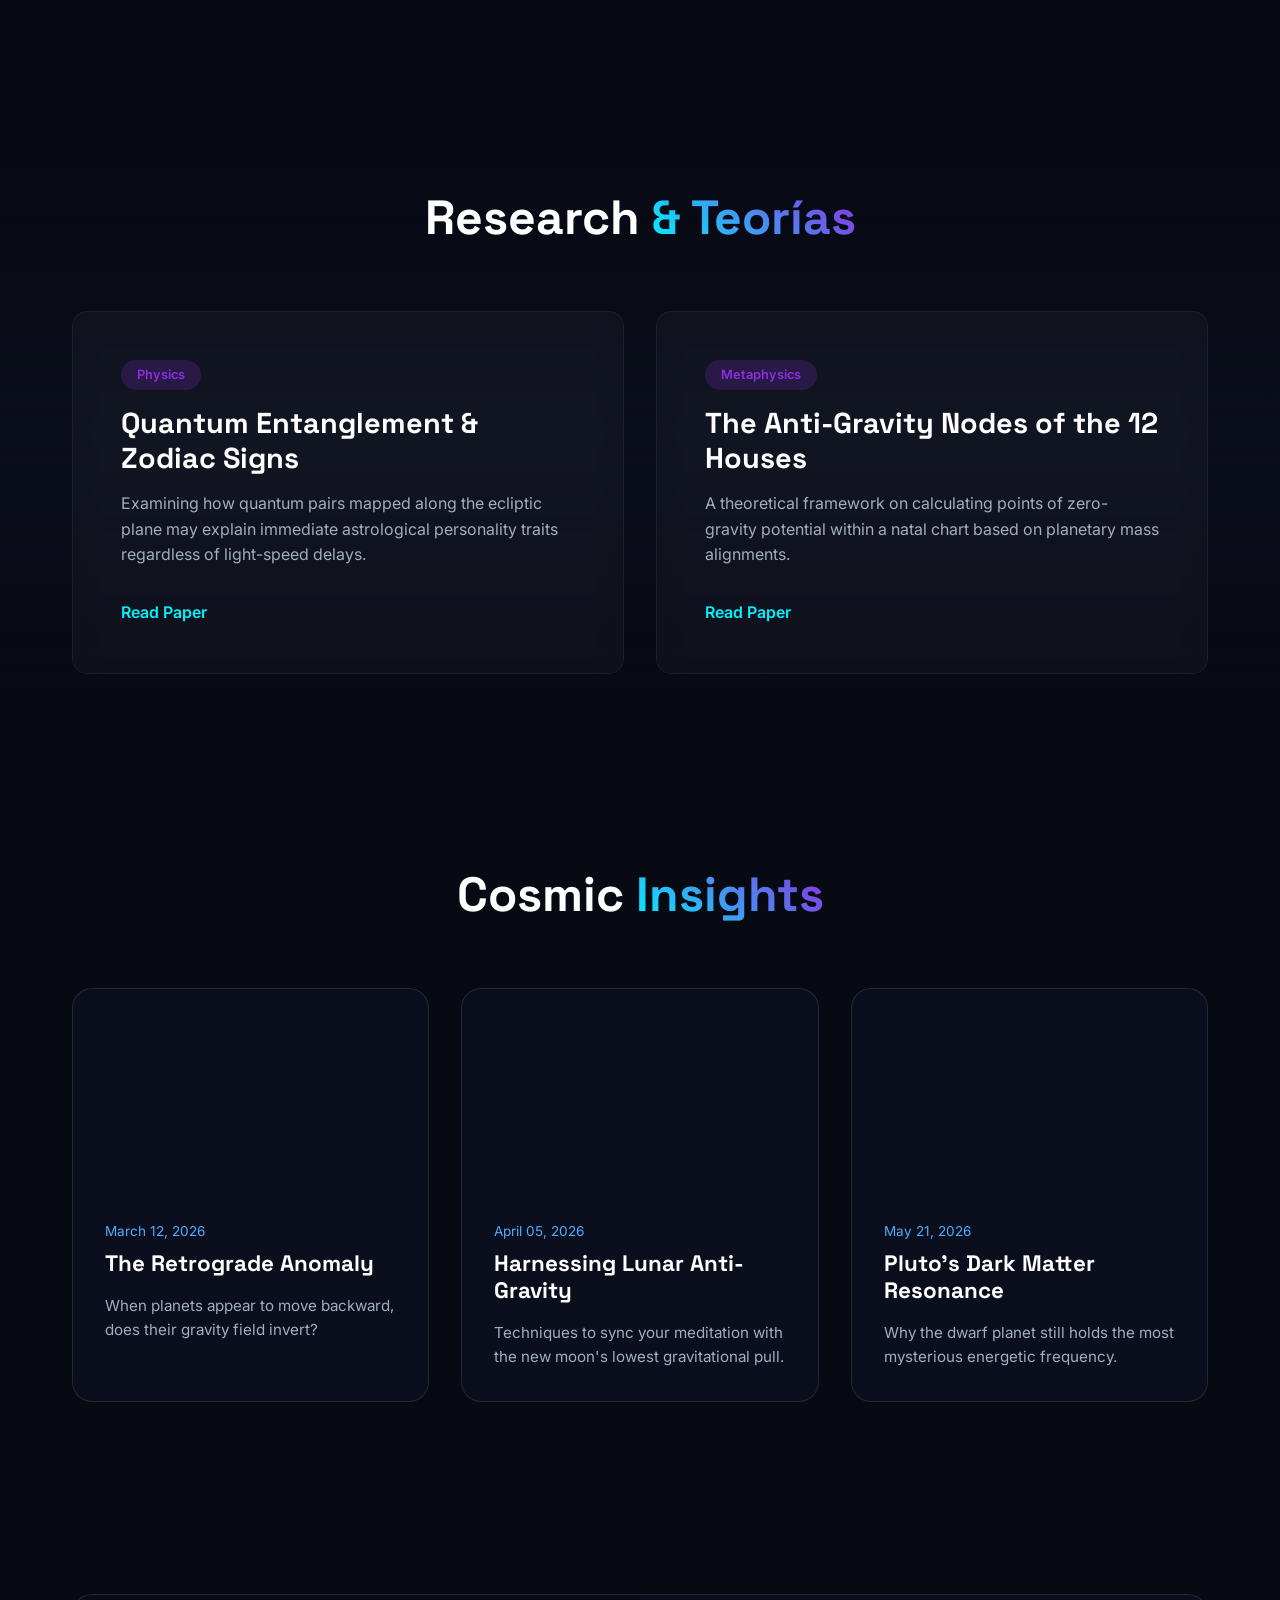
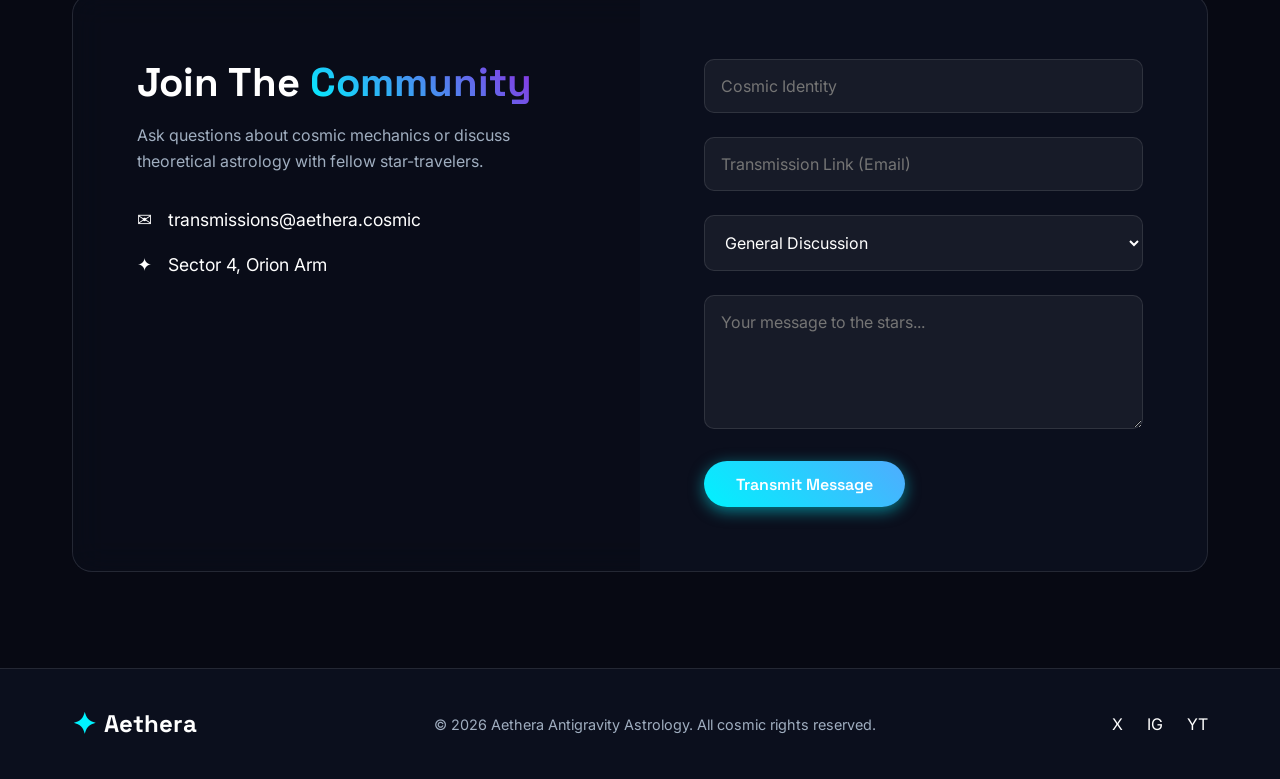
==== commit f2cbcd82: "Add files via upload" ====
--- a/index.html
+++ b/index.html
@@ -232,21 +232,38 @@
         </div>
     </footer>
     <!-- Chatbot UI -->
-    <div class="chatbot-container">
+    <div class="chatbot-container" id="chatbotContainer">
         <div class="chat-window" id="chatWindow">
             <div class="chat-header">
-                <h3>Aethera AI Oracle</h3>
-                <button class="close-chat" id="closeChat">×</button>
+                <div class="chat-header-info">
+                    <div class="bot-avatar">
+                        <div class="avatar-glow"></div>
+                        <span>✦</span>
+                    </div>
+                    <div>
+                        <h3>Aethera Oracle</h3>
+                        <p class="status">Online & Syncing...</p>
+                    </div>
+                </div>
+                <button class="close-chat" id="closeChat" aria-label="Close Chat">
+                    <svg width="24" height="24" viewBox="0 0 24 24" fill="none" stroke="currentColor" stroke-width="2"><path d="M18 6L6 18M6 6l12 12"></path></svg>
+                </button>
             </div>
             <div class="chat-messages" id="chatMessages">
                 <!-- Messages will be injected here via JS -->
             </div>
-            <div class="chat-input">
-                <input type="text" id="chatInput" placeholder="Ask the cosmic oracle..." autocomplete="off">
-                <button id="sendChat">➤</button>
-            </div>
-        </div>
-        <button class="chatbot-toggle" id="chatToggle">✧</button>
+            <div class="chat-input-container">
+                <div class="chat-input-wrapper">
+                    <input type="text" id="chatInput" placeholder="Ask the oracle..." autocomplete="off">
+                    <button id="sendChat" class="send-btn">
+                        <svg width="20" height="20" viewBox="0 0 24 24" fill="none" stroke="currentColor" stroke-width="2"><path d="M22 2L11 13M22 2l-7 20-4-9-9-4 20-7z"></path></svg>
+                    </button>
+                </div>
+            </div>
+        </div>
+        <button class="chatbot-toggle" id="chatToggle" aria-label="Open Chat">
+            <div class="toggle-icon">✦</div>
+        </button>
     </div>
 
     <!-- Scripts -->
--- a/css/style.css
+++ b/css/style.css
@@ -1,521 +1,945 @@
-/* style.css - Main styles for Antigravity Astrology */
-:root {
-    /* Color Palette - Dark Luxury Cosmic */
-    --bg-deep-space: #07060e; /* Softer, richer dark navy/black */
-    --bg-void: #030206;
-    --primary-glow: #7b4397; /* Elegant muted purple */
-    --secondary-glow: #5e35b1;
-    --accent-teal: #4dd0e1; /* Softer cyan/teal */
-    --accent-pink: #d81b60; /* Ruby/Rose tone instead of neon pink */
-    --gold-highlight: #d4af37; /* Premium gold touch */
-    --text-primary: #f5f5f7;
-    --text-muted: #9aa0a6;
-    --glass-bg: rgba(255, 255, 255, 0.02);
-    --glass-border: rgba(255, 255, 255, 0.06);
-    
-    /* Typography */
-    --font-heading: 'Space Grotesk', sans-serif;
-    --font-body: 'Inter', sans-serif;
-}
-
-* {
-    margin: 0;
-    padding: 0;
-    box-sizing: border-box;
-}
-
-html {
-    scroll-behavior: smooth;
-    overflow-x: hidden;
-}
-
-body {
-    background-color: var(--bg-deep-space);
-    color: var(--text-primary);
-    font-family: var(--font-body);
-    line-height: 1.6;
-    overflow-x: hidden;
-}
-
-/* Background Canvas */
-#particle-canvas {
-    position: fixed;
-    top: 0;
-    left: 0;
-    width: 100vw;
-    height: 100vh;
-    z-index: -1;
-    background: radial-gradient(circle at center, var(--bg-deep-space) 0%, var(--bg-void) 100%);
-}
-
-/* Typography & General */
-h1, h2, h3, h4, .logo {
-    font-family: var(--font-heading);
-    letter-spacing: 1px;
-    font-weight: 500;
-}
-
-h1 { font-size: clamp(2.5rem, 5vw, 5rem); }
-h2 { font-size: clamp(2rem, 4vw, 3.5rem); margin-bottom: 1rem; }
-h3 { font-size: 1.5rem; margin-bottom: 0.5rem; }
-
-a { text-decoration: none; color: inherit; }
-.highlight { 
-    color: transparent;
-    background-clip: text;
-    -webkit-background-clip: text;
-    background-image: linear-gradient(90deg, var(--accent-teal), var(--primary-glow));
-}
-
-/* Glassmorphism utility */
-.glassmorphism {
-    background: var(--glass-bg);
-    backdrop-filter: blur(16px);
-    -webkit-backdrop-filter: blur(16px);
-    border: 1px solid var(--glass-border);
-    border-radius: 12px;
-    box-shadow: 0 8px 32px 0 rgba(0, 0, 0, 0.3);
-}
-
-/* Navigation */
-.navbar {
-    position: fixed;
-    top: 0;
-    width: 100%;
-    padding: 1.5rem 5%;
-    display: flex;
-    justify-content: space-between;
-    align-items: center;
-    z-index: 100;
-    transition: all 0.3s ease;
-}
-.navbar.scrolled {
-    background: rgba(5, 5, 8, 0.85);
-    backdrop-filter: blur(10px);
-    padding: 1rem 5%;
-    border-bottom: 1px solid var(--glass-border);
-}
-
-.logo {
-    font-size: 1.5rem;
-    font-weight: 700;
-    display: flex;
-    align-items: center;
-    gap: 10px;
-    color: var(--accent-teal);
-    text-shadow: 0 0 10px rgba(0, 242, 254, 0.5);
-}
-
-.nav-links {
-    display: flex;
-    list-style: none;
-    gap: 2rem;
-}
-.nav-links li a {
-    font-size: 0.9rem;
-    text-transform: uppercase;
-    letter-spacing: 1px;
-    position: relative;
-    padding: 5px 0;
-    transition: color 0.3s;
-}
-.nav-links li a:hover {
-    color: var(--accent-teal);
-}
-.nav-links li a::after {
-    content: '';
-    position: absolute;
-    width: 0;
-    height: 2px;
-    bottom: 0;
-    left: 0;
-    background: linear-gradient(90deg, var(--accent-teal), var(--primary-glow));
-    transition: width 0.3s;
-}
-.nav-links li a:hover::after {
-    width: 100%;
-}
-
-.hamburger { display: none; cursor: pointer; }
-.bar { display: block; width: 25px; height: 3px; margin: 5px auto; background-color: var(--text-primary); transition: all 0.3s; }
-
-/* Buttons */
-.btn {
-    display: inline-block;
-    padding: 14px 32px;
-    border-radius: 8px; /* More professional than full pill */
-    font-family: var(--font-heading);
-    font-weight: 500;
-    text-transform: uppercase;
-    letter-spacing: 1.5px;
-    font-size: 0.9rem;
-    transition: all 0.4s cubic-bezier(0.25, 0.8, 0.25, 1);
-    cursor: pointer;
-    border: none;
-    position: relative;
-    overflow: hidden;
-}
-
-.primary-btn {
-    background: linear-gradient(135deg, var(--primary-glow), var(--secondary-glow));
-    color: white;
-    box-shadow: 0 4px 15px rgba(123, 67, 151, 0.3);
-}
-.primary-btn:hover {
-    box-shadow: 0 6px 20px rgba(123, 67, 151, 0.5);
-    transform: translateY(-2px);
-}
-
-.secondary-btn {
-    background: transparent;
-    color: var(--text-primary);
-    border: 1px solid rgba(255,255,255,0.2);
-    backdrop-filter: blur(5px);
-}
-.secondary-btn:hover {
-    background: rgba(255,255,255,0.05);
-    border-color: var(--text-primary);
-}
-
-/* Sections */
-.section {
-    padding: 8rem 5% 4rem;
-    min-height: 100vh;
-    display: flex;
-    align-items: center;
-    position: relative;
-    z-index: 10;
-}
-.section-container {
-    max-width: 1200px;
-    width: 100%;
-    margin: 0 auto;
-}
-.section-header {
-    text-align: center;
-    margin-bottom: 4rem;
-}
-.section-header p {
-    color: var(--text-muted);
-    font-size: 1.2rem;
-    max-width: 600px;
-    margin: 1rem auto 0;
-}
-
-/* Hero Section */
-.hero {
-    min-height: 100vh;
-    display: flex;
-    align-items: center;
-    padding: 0 5%;
-    position: relative;
-    overflow: hidden;
-}
-.hero-content {
-    flex: 1;
-    z-index: 10;
-    max-width: 600px;
-}
-.hero-content h1 {
-    font-size: clamp(3rem, 6vw, 6rem);
-    line-height: 1.1;
-    margin-bottom: 1.5rem;
-    font-weight: 600;
-    letter-spacing: -1px;
-    color: var(--text-primary);
-}
-.hero-content .subtitle {
-    font-size: 1.25rem;
-    color: var(--text-muted);
-    font-weight: 300;
-    margin-bottom: 2.5rem;
-    letter-spacing: 0.5px;
-}
-.cta-group {
-    display: flex;
-    gap: 1.5rem;
-}
-.hero-visual {
-    flex: 1;
-    position: absolute;
-    right: -10%;
-    top: 50%;
-    transform: translateY(-50%);
-    width: 60vw;
-    height: 100vh;
-    z-index: 1;
-    pointer-events: none;
-}
-#solar-system-container {
-    width: 100%;
-    height: 100%;
-    position: relative;
-}
-
-/* About Grid */
-.about-grid {
-    display: grid;
-    grid-template-columns: 1fr 1fr;
-    gap: 4rem;
-    align-items: center;
-}
-.about-text p {
-    margin-bottom: 1.5rem;
-    font-size: 1.1rem;
-    color: var(--text-muted);
-}
-.about-visual {
-    height: 400px;
-    border-radius: 12px;
-    background: linear-gradient(135deg, rgba(123, 67, 151, 0.1), rgba(77, 208, 225, 0.05));
-    position: relative;
-    overflow: hidden;
-    border: 1px solid var(--glass-border);
-}
-.nebula-placeholder {
-    width: 100%;
-    height: 100%;
-    background-image: url('https://images.unsplash.com/photo-1543722530-d2c3201371e7?w=800&q=80');
-    background-size: cover;
-    background-position: center;
-    opacity: 0.6;
-    mix-blend-mode: screen;
-}
-
-/* Cards Grid */
-.cards-grid {
-    display: grid;
-    grid-template-columns: repeat(auto-fit, minmax(250px, 1fr));
-    gap: 2rem;
-}
-.force-card {
-    padding: 2.5rem 2rem;
-    text-align: center;
-    transition: transform 0.4s ease, border-color 0.4s ease;
-}
-.force-card:hover {
-    transform: translateY(-8px);
-    border-color: rgba(255, 255, 255, 0.15);
-}
-.planet-icon {
-    width: 70px;
-    height: 70px;
-    margin: 0 auto 1.5rem;
-    border-radius: 50%;
-    position: relative;
-}
-.planet-icon.sun { background: radial-gradient(circle at 30% 30%, #e6cd7c, #b39130); box-shadow: 0 0 20px rgba(212, 175, 55, 0.2); }
-.planet-icon.moon { background: radial-gradient(circle at 30% 30%, #d4d4dc, #8a8a92); box-shadow: 0 0 15px rgba(255, 255, 255, 0.1); }
-.planet-icon.jupiter { background: radial-gradient(circle at 30% 30%, #c4a484, #795548); box-shadow: 0 0 15px rgba(121, 85, 72, 0.15); }
-.planet-icon.saturn { background: radial-gradient(circle at 30% 30%, #e8e3c8, #9e918b); box-shadow: 0 0 15px rgba(158, 145, 139, 0.15); }
-.force-card p {
-    color: var(--text-muted);
-    font-size: 0.95rem;
-}
-
-/* Astrology Charts area */
-.chart-container {
-    width: 100%;
-    height: 600px;
-    position: relative;
-    display: flex;
-    justify-content: center;
-    align-items: center;
-}
-#zodiac-wheel-app {
-    width: 500px;
-    height: 500px;
-    border-radius: 50%;
-    position: relative;
-    background: radial-gradient(circle, rgba(123,67,151,0.05) 0%, rgba(0,0,0,0) 70%);
-}
-
-/* Research Split */
-.split-layout {
-    display: grid;
-    grid-template-columns: 1fr 1fr;
-    gap: 3rem;
-}
-.glass-panel {
-    background: var(--glass-bg);
-    border: 1px solid var(--glass-border);
-    padding: 3rem;
-    border-radius: 12px;
-    backdrop-filter: blur(12px);
-    transition: all 0.4s;
-}
-.glass-panel:hover {
-    border-color: rgba(255, 255, 255, 0.15);
-    transform: translateY(-5px);
-}
-.tag {
-    display: inline-block;
-    padding: 4px 12px;
-    font-size: 0.8rem;
-    font-weight: 600;
-    text-transform: uppercase;
-    border-radius: 4px;
-    background: rgba(123, 67, 151, 0.1);
-    color: var(--gold-highlight);
-    margin-bottom: 1rem;
-}
-.read-more {
-    color: var(--accent-teal);
-    font-family: var(--font-heading);
-    font-size: 0.9rem;
-    margin-top: 1.5rem;
-    display: inline-block;
-    border-bottom: 1px solid transparent;
-    transition: border-color 0.3s;
-}
-.read-more:hover {
-    border-color: var(--accent-teal);
-}
-
-/* Blog Grid */
-.blog-grid {
-    display: grid;
-    grid-template-columns: repeat(auto-fit, minmax(300px, 1fr));
-    gap: 2rem;
-}
-.blog-post {
-    overflow: hidden;
-    transition: transform 0.3s;
-    display: flex;
-    flex-direction: column;
-}
-.blog-post:hover {
-    transform: translateY(-5px);
-}
-.post-img {
-    height: 200px;
-    background-size: cover;
-    background-position: center;
-}
-.bg-nebula-1 { background-image: url('https://images.unsplash.com/photo-1462331940025-496dfbfc7564?w=600&q=80'); }
-.bg-nebula-2 { background-image: url('https://images.unsplash.com/photo-1451187580459-43490279c0fa?w=600&q=80'); }
-.bg-nebula-3 { background-image: url('https://images.unsplash.com/photo-1534447677768-be436bb09401?w=600&q=80'); }
-
-.post-content {
-    padding: 1.5rem;
-}
-.date {
-    font-size: 0.8rem;
-    color: var(--accent-pink);
-    font-family: var(--font-heading);
-    display: block;
-    margin-bottom: 0.5rem;
-}
-.post-content h3 { font-size: 1.25rem; }
-.post-content p { color: var(--text-muted); font-size: 0.9rem; }
-
-/* Contact Section */
-.contact-box {
-    display: grid;
-    grid-template-columns: 1fr 1fr;
-    border-radius: 12px;
-    overflow: hidden;
-    border: 1px solid var(--glass-border);
-}
-.contact-info {
-    padding: 4rem;
-    background: rgba(0, 0, 0, 0.4);
-}
-.contact-form {
-    padding: 4rem;
-}
-.contact-details {
-    list-style: none;
-    margin-top: 2rem;
-}
-.contact-details li {
-    margin-bottom: 1rem;
-    display: flex;
-    align-items: center;
-    gap: 10px;
-    color: var(--text-muted);
-}
-.input-group { margin-bottom: 1.5rem; }
-.input-group input, .input-group select, .input-group textarea {
-    width: 100%;
-    padding: 12px 15px;
-    background: rgba(255,255,255,0.05);
-    border: 1px solid var(--glass-border);
-    border-radius: 8px;
-    color: #fff;
-    font-family: var(--font-body);
-    transition: border-color 0.3s, background 0.3s;
-}
-.input-group input:focus, .input-group select:focus, .input-group textarea:focus {
-    outline: none;
-    border-color: var(--accent-teal);
-    background: rgba(255,255,255,0.1);
-}
-.submit-btn {
-    width: 100%;
-}
-
-/* Footer */
-.glass-footer {
-    padding: 2rem 5%;
-    border-top: 1px solid var(--glass-border);
-    backdrop-filter: blur(10px);
-}
-.footer-content {
-    max-width: 1200px;
-    margin: 0 auto;
-    display: flex;
-    justify-content: space-between;
-    align-items: center;
-    color: var(--text-muted);
-    font-size: 0.9rem;
-}
-.social-links a {
-    margin-left: 1.5rem;
-    transition: color 0.3s;
-}
-.social-links a:hover {
-    color: var(--accent-teal);
-}
-
-/* Scroll Reveals */
-.reveal {
-    opacity: 0;
-    transform: translateY(50px);
-    transition: all 0.8s ease-out;
-}
-.reveal.active {
-    opacity: 1;
-    transform: translateY(0);
-}
-
-/* Mobile Responsiveness */
-@media (max-width: 992px) {
-    .about-grid, .split-layout, .contact-box {
-        grid-template-columns: 1fr;
-    }
-    .hero-visual { right: -30%; opacity: 0.5; pointer-events: none; }
-    .hero-content { background: rgba(0,0,0,0.4); padding: 2rem; border-radius: 16px; backdrop-filter: blur(5px); }
-}
-
-@media (max-width: 768px) {
-    .hamburger { display: block; }
-    .nav-links {
-        position: fixed;
-        left: -100%;
-        top: 70px;
-        flex-direction: column;
-        background: rgba(5, 5, 8, 0.95);
-        width: 100%;
-        height: calc(100vh - 70px);
-        text-align: center;
-        transition: 0.3s;
-        padding-top: 2rem;
-        backdrop-filter: blur(10px);
-    }
-    .nav-links.active { left: 0; }
-    .nav-links li { margin: 1.5rem 0; }
-    .cta-group { flex-direction: column; }
-    .contact-info, .contact-form { padding: 2rem; }
-    .footer-content { flex-direction: column; gap: 1rem; text-align: center; }
-}
+/* style.css - Core Styles for Antigravity Astrology */
+
+:root {
+    /* Color Palette */
+    --bg-deep-space: #070913;
+    --glass-bg: rgba(16, 21, 38, 0.6);
+    --glass-border: rgba(255, 255, 255, 0.1);
+    
+    /* Accents */
+    --accent-teal: #00f2fe;
+    --accent-blue: #4facfe;
+    --accent-purple: #8e2de2;
+    --accent-pink: #f000ff;
+    
+    --primary-glow: rgba(0, 242, 254, 0.5);
+    --secondary-glow: rgba(142, 45, 226, 0.5);
+    
+    /* Typography */
+    --text-primary: #ffffff;
+    --text-muted: #a0aec0;
+    
+    /* Fonts */
+    --font-heading: 'Space Grotesk', sans-serif;
+    --font-body: 'Inter', sans-serif;
+}
+
+* {
+    margin: 0;
+    padding: 0;
+    box-sizing: border-box;
+}
+
+html {
+    scroll-behavior: smooth;
+}
+
+body {
+    background-color: var(--bg-deep-space);
+    color: var(--text-primary);
+    font-family: var(--font-body);
+    line-height: 1.6;
+    overflow-x: hidden;
+    position: relative;
+}
+
+/* Background Canvas */
+#particle-canvas {
+    position: fixed;
+    top: 0;
+    left: 0;
+    width: 100vw;
+    height: 100vh;
+    z-index: -1;
+    pointer-events: none;
+}
+
+/* Typography */
+h1, h2, h3, h4 {
+    font-family: var(--font-heading);
+    font-weight: 700;
+    line-height: 1.2;
+}
+
+.highlight {
+    background: linear-gradient(45deg, var(--accent-teal), var(--accent-purple));
+    -webkit-background-clip: text;
+    -webkit-text-fill-color: transparent;
+}
+
+/* Navigation */
+.navbar {
+    position: fixed;
+    top: 0;
+    width: 100%;
+    padding: 1.5rem 5%;
+    display: flex;
+    justify-content: space-between;
+    align-items: center;
+    z-index: 1000;
+    transition: all 0.4s ease;
+    backdrop-filter: blur(0px);
+}
+
+.navbar.scrolled {
+    padding: 1rem 5%;
+    background: var(--glass-bg);
+    backdrop-filter: blur(12px);
+    border-bottom: 1px solid var(--glass-border);
+}
+
+.logo {
+    font-family: var(--font-heading);
+    font-size: 1.5rem;
+    font-weight: 700;
+    display: flex;
+    align-items: center;
+    gap: 0.5rem;
+}
+
+.logo-icon {
+    color: var(--accent-teal);
+    font-size: 1.8rem;
+}
+
+.nav-links {
+    list-style: none;
+    display: flex;
+    gap: 2rem;
+}
+
+.nav-links a {
+    color: var(--text-primary);
+    text-decoration: none;
+    font-size: 0.95rem;
+    font-weight: 500;
+    transition: color 0.3s;
+}
+
+.nav-links a:hover {
+    color: var(--accent-teal);
+}
+
+.hamburger {
+    display: none;
+    cursor: pointer;
+    z-index: 1001;
+}
+
+.hamburger .bar {
+    display: block;
+    width: 25px;
+    height: 3px;
+    margin: 5px auto;
+    background-color: var(--text-primary);
+    transition: all 0.3s ease-in-out;
+}
+
+/* Utility Classes */
+.glassmorphism {
+    background: var(--glass-bg);
+    backdrop-filter: blur(16px);
+    border: 1px solid var(--glass-border);
+    border-radius: 20px;
+}
+
+.glass-panel {
+    background: rgba(255, 255, 255, 0.03);
+    backdrop-filter: blur(10px);
+    border: 1px solid rgba(255, 255, 255, 0.05);
+    border-radius: 15px;
+}
+
+/* Buttons */
+.btn {
+    display: inline-block;
+    padding: 0.8rem 2rem;
+    border-radius: 30px;
+    font-family: var(--font-heading);
+    font-weight: 600;
+    text-decoration: none;
+    transition: all 0.3s;
+    cursor: pointer;
+    border: none;
+    font-size: 1rem;
+}
+
+.primary-btn {
+    background: linear-gradient(45deg, var(--accent-teal), var(--accent-blue));
+    color: #fff;
+    box-shadow: 0 4px 15px var(--primary-glow);
+}
+
+.primary-btn:hover {
+    transform: translateY(-2px);
+    box-shadow: 0 6px 20px rgba(0, 242, 254, 0.7);
+}
+
+.secondary-btn {
+    background: transparent;
+    color: var(--text-primary);
+    border: 1px solid var(--glass-border);
+    backdrop-filter: blur(10px);
+}
+
+.secondary-btn:hover {
+    background: rgba(255, 255, 255, 0.1);
+    transform: translateY(-2px);
+}
+
+/* Layout */
+.section-container {
+    max-width: 1200px;
+    margin: 0 auto;
+    padding: 0 2rem;
+}
+
+.section {
+    padding: 6rem 0;
+    position: relative;
+}
+
+.section-header {
+    text-align: center;
+    margin-bottom: 4rem;
+}
+
+.section-header h2 {
+    font-size: 3rem;
+    margin-bottom: 1rem;
+}
+
+.section-header p {
+    color: var(--text-muted);
+    font-size: 1.1rem;
+}
+
+/* Hero Section */
+.hero {
+    min-height: 100vh;
+    display: flex;
+    align-items: center;
+    padding-top: 80px;
+    position: relative;
+    overflow: hidden;
+}
+
+.hero-content {
+    flex: 1;
+    padding-left: 10%;
+    z-index: 2;
+}
+
+.hero h1 {
+    font-size: 5vw;
+    margin-bottom: 1rem;
+    background: linear-gradient(to right, #fff, #a0aec0);
+    -webkit-background-clip: text;
+    -webkit-text-fill-color: transparent;
+}
+
+.hero .subtitle {
+    font-size: 1.5rem;
+    color: var(--accent-teal);
+    margin-bottom: 2.5rem;
+    font-family: var(--font-heading);
+}
+
+.cta-group {
+    display: flex;
+    gap: 1.5rem;
+}
+
+.hero-visual {
+    flex: 1;
+    position: relative;
+    height: 600px;
+    display: flex;
+    justify-content: center;
+    align-items: center;
+}
+
+#solar-system-container {
+    width: 100%;
+    height: 100%;
+    position: relative;
+}
+
+/* About Section */
+.about-grid {
+    display: grid;
+    grid-template-columns: 1fr 1fr;
+    gap: 4rem;
+    align-items: center;
+}
+
+.about-text p {
+    font-size: 1.1rem;
+    color: var(--text-muted);
+    margin-bottom: 1.5rem;
+}
+
+.about-visual {
+    width: 100%;
+    height: 400px;
+    border-radius: 20px;
+    overflow: hidden;
+    position: relative;
+}
+
+.nebula-placeholder {
+    width: 100%;
+    height: 100%;
+    background-image: url('../../brain/36380e53-1140-469a-bd43-750412a25d2d/nebula_placeholder_1777803873055.png');
+    background-size: cover;
+    background-position: center;
+    border-radius: 20px;
+}
+
+/* Forces Cards */
+.cards-grid {
+    display: grid;
+    grid-template-columns: repeat(auto-fit, minmax(250px, 1fr));
+    gap: 2rem;
+}
+
+.force-card {
+    padding: 2.5rem;
+    text-align: center;
+    transition: transform 0.4s, box-shadow 0.4s;
+}
+
+.force-card:hover {
+    transform: translateY(-10px);
+    box-shadow: 0 10px 30px var(--primary-glow);
+}
+
+.planet-icon {
+    width: 60px;
+    height: 60px;
+    margin: 0 auto 1.5rem;
+    border-radius: 50%;
+}
+
+.planet-icon.sun { background: radial-gradient(circle, #ffcc00, #ff6600); box-shadow: 0 0 20px #ff9900; }
+.planet-icon.moon { background: radial-gradient(circle, #e0e0e0, #9e9e9e); box-shadow: 0 0 15px #bdbdbd; }
+.planet-icon.jupiter { background: radial-gradient(circle, #ffcc80, #e65100); box-shadow: 0 0 15px #ffb74d; }
+.planet-icon.saturn { background: radial-gradient(circle, #d7ccc8, #5d4037); box-shadow: 0 0 15px #8d6e63; }
+
+.force-card h3 {
+    margin-bottom: 1rem;
+    font-size: 1.5rem;
+}
+
+.force-card p {
+    color: var(--text-muted);
+    font-size: 0.95rem;
+}
+
+/* Chart App Section */
+.chart-container {
+    width: 100%;
+    max-width: 600px;
+    margin: 0 auto;
+    aspect-ratio: 1;
+    position: relative;
+}
+
+/* Research Section */
+.alt-bg {
+    background: linear-gradient(to bottom, transparent, rgba(16, 21, 38, 0.4), transparent);
+}
+
+.split-layout {
+    display: grid;
+    grid-template-columns: 1fr 1fr;
+    gap: 2rem;
+}
+
+.theory-item {
+    padding: 3rem;
+}
+
+.tag {
+    display: inline-block;
+    padding: 0.3rem 1rem;
+    background: rgba(142, 45, 226, 0.2);
+    color: var(--accent-purple);
+    border-radius: 20px;
+    font-size: 0.8rem;
+    font-weight: 600;
+    margin-bottom: 1rem;
+}
+
+.theory-item h3 {
+    font-size: 1.8rem;
+    margin-bottom: 1rem;
+}
+
+.theory-item p {
+    color: var(--text-muted);
+    margin-bottom: 2rem;
+}
+
+.read-more {
+    color: var(--accent-teal);
+    text-decoration: none;
+    font-weight: 600;
+    display: inline-flex;
+    align-items: center;
+    gap: 0.5rem;
+    transition: gap 0.3s;
+}
+
+.read-more:hover {
+    gap: 0.8rem;
+}
+
+/* Blog */
+.blog-grid {
+    display: grid;
+    grid-template-columns: repeat(auto-fit, minmax(300px, 1fr));
+    gap: 2rem;
+}
+
+.blog-post {
+    overflow: hidden;
+}
+
+.post-img {
+    height: 200px;
+    background-size: cover;
+    background-position: center;
+    transition: transform 0.5s;
+}
+
+.blog-post:hover .post-img {
+    transform: scale(1.05);
+}
+
+.bg-nebula-1 { background-image: url('../../brain/36380e53-1140-469a-bd43-750412a25d2d/retrograde_anomaly_1777803909294.png'); }
+.bg-nebula-2 { background-image: url('../../brain/36380e53-1140-469a-bd43-750412a25d2d/lunar_antigravity_1777804362646.png'); }
+.bg-nebula-3 { background-image: url('../../brain/36380e53-1140-469a-bd43-750412a25d2d/pluto_resonance_1777804512175.png'); }
+
+.post-content {
+    padding: 2rem;
+}
+
+.date {
+    font-size: 0.85rem;
+    color: var(--accent-blue);
+    display: block;
+    margin-bottom: 0.5rem;
+}
+
+.post-content h3 {
+    margin-bottom: 1rem;
+    font-size: 1.4rem;
+}
+
+.post-content p {
+    color: var(--text-muted);
+    font-size: 0.95rem;
+}
+
+/* Contact */
+.contact-box {
+    display: grid;
+    grid-template-columns: 1fr 1fr;
+    gap: 0;
+    overflow: hidden;
+}
+
+.contact-info {
+    padding: 4rem;
+    background: rgba(0, 0, 0, 0.2);
+}
+
+.contact-info h2 {
+    font-size: 2.5rem;
+    margin-bottom: 1rem;
+}
+
+.contact-info p {
+    color: var(--text-muted);
+    margin-bottom: 2rem;
+}
+
+.contact-details {
+    list-style: none;
+}
+
+.contact-details li {
+    display: flex;
+    align-items: center;
+    gap: 1rem;
+    margin-bottom: 1rem;
+    font-size: 1.1rem;
+}
+
+.contact-form {
+    padding: 4rem;
+}
+
+.input-group {
+    margin-bottom: 1.5rem;
+}
+
+.input-group input,
+.input-group select,
+.input-group textarea {
+    width: 100%;
+    padding: 1rem;
+    background: rgba(255, 255, 255, 0.05);
+    border: 1px solid rgba(255, 255, 255, 0.1);
+    border-radius: 10px;
+    color: var(--text-primary);
+    font-family: var(--font-body);
+    font-size: 1rem;
+    transition: all 0.3s;
+}
+
+.input-group input:focus,
+.input-group select:focus,
+.input-group textarea:focus {
+    outline: none;
+    border-color: var(--accent-teal);
+    background: rgba(255, 255, 255, 0.08);
+}
+
+.input-group select option {
+    background: var(--bg-deep-space);
+}
+
+/* Footer */
+.glass-footer {
+    background: var(--glass-bg);
+    backdrop-filter: blur(10px);
+    border-top: 1px solid var(--glass-border);
+    padding: 2rem 0;
+}
+
+.footer-content {
+    max-width: 1200px;
+    margin: 0 auto;
+    padding: 0 2rem;
+    display: flex;
+    justify-content: space-between;
+    align-items: center;
+}
+
+.footer-content p {
+    color: var(--text-muted);
+    font-size: 0.9rem;
+}
+
+.social-links {
+    display: flex;
+    gap: 1.5rem;
+}
+
+.social-links a {
+    color: var(--text-primary);
+    text-decoration: none;
+    transition: color 0.3s;
+}
+
+.social-links a:hover {
+    color: var(--accent-purple);
+}
+
+/* Chatbot Styles - Premium Redesign */
+.chatbot-container {
+    position: fixed;
+    bottom: 40px;
+    right: 40px;
+    z-index: 9999;
+    display: flex;
+    flex-direction: column;
+    align-items: flex-end;
+    font-family: var(--font-body);
+}
+
+.chatbot-toggle {
+    width: 65px;
+    height: 65px;
+    border-radius: 50%;
+    background: linear-gradient(135deg, var(--accent-teal), var(--accent-purple));
+    box-shadow: 0 8px 32px rgba(0, 242, 254, 0.4);
+    display: flex;
+    justify-content: center;
+    align-items: center;
+    cursor: pointer;
+    transition: all 0.4s cubic-bezier(0.175, 0.885, 0.32, 1.275);
+    border: 2px solid rgba(255, 255, 255, 0.1);
+    color: #fff;
+    font-size: 1.8rem;
+    position: relative;
+    overflow: hidden;
+}
+
+.chatbot-toggle::before {
+    content: '';
+    position: absolute;
+    width: 100%;
+    height: 100%;
+    background: radial-gradient(circle, rgba(255,255,255,0.8) 0%, transparent 60%);
+    opacity: 0;
+    transition: opacity 0.3s;
+}
+
+.chatbot-toggle:hover {
+    transform: scale(1.1) translateY(-5px);
+    box-shadow: 0 15px 40px rgba(142, 45, 226, 0.6);
+}
+
+.chatbot-toggle:hover::before {
+    opacity: 0.2;
+}
+
+.chatbot-toggle .toggle-icon {
+    animation: floatIcon 3s infinite ease-in-out;
+}
+
+@keyframes floatIcon {
+    0%, 100% { transform: translateY(0); }
+    50% { transform: translateY(-3px); }
+}
+
+.chat-window {
+    width: 380px;
+    height: 600px;
+    background: rgba(10, 14, 28, 0.85);
+    backdrop-filter: blur(24px);
+    -webkit-backdrop-filter: blur(24px);
+    border: 1px solid rgba(255, 255, 255, 0.08);
+    border-radius: 24px;
+    margin-bottom: 20px;
+    display: flex;
+    flex-direction: column;
+    overflow: hidden;
+    opacity: 0;
+    pointer-events: none;
+    transform: translateY(40px) scale(0.95);
+    transform-origin: bottom right;
+    transition: all 0.5s cubic-bezier(0.19, 1, 0.22, 1);
+    box-shadow: 0 20px 50px rgba(0,0,0,0.6), 0 0 0 1px rgba(255,255,255,0.05) inset;
+}
+
+.chat-window.active {
+    opacity: 1;
+    pointer-events: auto;
+    transform: translateY(0) scale(1);
+}
+
+.chat-header {
+    padding: 20px 24px;
+    background: linear-gradient(180deg, rgba(255,255,255,0.05) 0%, transparent 100%);
+    border-bottom: 1px solid rgba(255, 255, 255, 0.05);
+    display: flex;
+    align-items: center;
+    justify-content: space-between;
+    position: relative;
+}
+
+.chat-header::after {
+    content: '';
+    position: absolute;
+    bottom: -1px;
+    left: 0;
+    width: 100%;
+    height: 1px;
+    background: linear-gradient(90deg, transparent, var(--accent-teal), var(--accent-purple), transparent);
+    opacity: 0.5;
+}
+
+.chat-header-info {
+    display: flex;
+    align-items: center;
+    gap: 12px;
+}
+
+.bot-avatar {
+    width: 40px;
+    height: 40px;
+    border-radius: 50%;
+    background: linear-gradient(135deg, var(--accent-teal), var(--accent-purple));
+    display: flex;
+    justify-content: center;
+    align-items: center;
+    color: white;
+    font-size: 1.2rem;
+    position: relative;
+    box-shadow: 0 0 15px rgba(0, 242, 254, 0.3);
+}
+
+.avatar-glow {
+    position: absolute;
+    width: 100%;
+    height: 100%;
+    border-radius: 50%;
+    border: 2px solid var(--accent-teal);
+    animation: pulseAvatar 2s infinite cubic-bezier(0.4, 0, 0.2, 1);
+}
+
+@keyframes pulseAvatar {
+    0% { transform: scale(1); opacity: 0.8; }
+    100% { transform: scale(1.4); opacity: 0; }
+}
+
+.chat-header h3 {
+    font-size: 1.1rem;
+    margin: 0;
+    font-family: var(--font-heading);
+    letter-spacing: 0.5px;
+    background: linear-gradient(to right, #fff, #a0aec0);
+    -webkit-background-clip: text;
+    -webkit-text-fill-color: transparent;
+}
+
+.chat-header .status {
+    font-size: 0.75rem;
+    color: var(--accent-teal);
+    margin: 2px 0 0 0;
+    display: flex;
+    align-items: center;
+    gap: 5px;
+}
+
+.chat-header .status::before {
+    content: '';
+    width: 6px;
+    height: 6px;
+    background: var(--accent-teal);
+    border-radius: 50%;
+    box-shadow: 0 0 8px var(--accent-teal);
+}
+
+.close-chat {
+    background: rgba(255,255,255,0.05);
+    border: 1px solid rgba(255,255,255,0.1);
+    color: var(--text-muted);
+    width: 32px;
+    height: 32px;
+    border-radius: 50%;
+    cursor: pointer;
+    display: flex;
+    justify-content: center;
+    align-items: center;
+    transition: all 0.3s;
+}
+
+.close-chat:hover {
+    background: rgba(255,255,255,0.15);
+    color: #fff;
+    transform: rotate(90deg);
+}
+
+.chat-messages {
+    flex: 1;
+    padding: 24px;
+    overflow-y: auto;
+    display: flex;
+    flex-direction: column;
+    gap: 18px;
+    scroll-behavior: smooth;
+}
+
+/* Custom Scrollbar */
+.chat-messages::-webkit-scrollbar {
+    width: 6px;
+}
+.chat-messages::-webkit-scrollbar-track {
+    background: transparent;
+}
+.chat-messages::-webkit-scrollbar-thumb {
+    background: rgba(255,255,255,0.1);
+    border-radius: 10px;
+}
+.chat-messages::-webkit-scrollbar-thumb:hover {
+    background: rgba(255,255,255,0.2);
+}
+
+.message {
+    max-width: 85%;
+    padding: 14px 18px;
+    font-size: 0.95rem;
+    line-height: 1.5;
+    animation: fadeInMessage 0.4s cubic-bezier(0.175, 0.885, 0.32, 1.275) forwards;
+    position: relative;
+    letter-spacing: 0.2px;
+}
+
+.bot-message {
+    align-self: flex-start;
+    background: rgba(0, 242, 254, 0.08);
+    border: 1px solid rgba(0, 242, 254, 0.15);
+    border-radius: 20px 20px 20px 4px;
+    color: rgba(255,255,255,0.95);
+    box-shadow: 0 4px 15px rgba(0,0,0,0.1);
+}
+
+.user-message {
+    align-self: flex-end;
+    background: linear-gradient(135deg, rgba(142, 45, 226, 0.3), rgba(0, 242, 254, 0.2));
+    border: 1px solid rgba(255,255,255,0.1);
+    border-radius: 20px 20px 4px 20px;
+    color: #fff;
+    box-shadow: 0 4px 15px rgba(0,0,0,0.15);
+}
+
+.chat-input-container {
+    padding: 20px 24px;
+    background: rgba(0,0,0,0.2);
+    border-top: 1px solid rgba(255,255,255,0.05);
+}
+
+.chat-input-wrapper {
+    display: flex;
+    gap: 12px;
+    background: rgba(255,255,255,0.03);
+    border: 1px solid rgba(255,255,255,0.08);
+    padding: 8px;
+    border-radius: 30px;
+    transition: all 0.3s;
+}
+
+.chat-input-wrapper:focus-within {
+    border-color: rgba(0, 242, 254, 0.4);
+    background: rgba(255,255,255,0.06);
+    box-shadow: 0 0 15px rgba(0, 242, 254, 0.1);
+}
+
+#chatInput {
+    flex: 1;
+    background: transparent;
+    border: none;
+    color: white;
+    padding: 8px 12px;
+    outline: none;
+    font-family: var(--font-body);
+    font-size: 0.95rem;
+}
+
+#chatInput::placeholder {
+    color: rgba(255,255,255,0.3);
+}
+
+.send-btn {
+    background: var(--accent-teal);
+    border: none;
+    color: #070913;
+    width: 40px;
+    height: 40px;
+    border-radius: 50%;
+    cursor: pointer;
+    display: flex;
+    justify-content: center;
+    align-items: center;
+    transition: all 0.3s cubic-bezier(0.175, 0.885, 0.32, 1.275);
+    box-shadow: 0 4px 10px rgba(0, 242, 254, 0.3);
+}
+
+.send-btn:hover {
+    transform: scale(1.1) rotate(-10deg);
+    background: #fff;
+    box-shadow: 0 6px 15px rgba(255, 255, 255, 0.4);
+}
+
+/* Typing Indicator */
+.typing-indicator {
+    display: flex;
+    align-items: center;
+    gap: 4px;
+    padding: 14px 18px;
+    background: rgba(0, 242, 254, 0.05);
+    border: 1px solid rgba(0, 242, 254, 0.1);
+    border-radius: 20px 20px 20px 4px;
+    align-self: flex-start;
+    animation: fadeInMessage 0.3s ease-out forwards;
+}
+
+.typing-dot {
+    width: 6px;
+    height: 6px;
+    background: var(--accent-teal);
+    border-radius: 50%;
+    animation: typingBounce 1.4s infinite ease-in-out both;
+}
+
+.typing-dot:nth-child(1) { animation-delay: -0.32s; }
+.typing-dot:nth-child(2) { animation-delay: -0.16s; }
+
+@keyframes typingBounce {
+    0%, 80%, 100% { transform: scale(0); }
+    40% { transform: scale(1); }
+}
+
+/* Responsive */
+@media (max-width: 992px) {
+    .about-grid, .split-layout, .contact-box {
+        grid-template-columns: 1fr;
+    }
+    .hero h1 { font-size: 3rem; }
+}
+
+@media (max-width: 768px) {
+    .nav-links {
+        position: fixed;
+        left: -100%;
+        top: 70px;
+        flex-direction: column;
+        background: var(--glass-bg);
+        backdrop-filter: blur(15px);
+        width: 100%;
+        text-align: center;
+        transition: 0.3s;
+        padding: 2rem 0;
+        border-bottom: 1px solid var(--glass-border);
+    }
+    
+    .nav-links.active {
+        left: 0;
+    }
+    
+    .hamburger {
+        display: block;
+    }
+    
+    .hamburger.toggle .bar:nth-child(1) {
+        transform: translateY(8px) rotate(45deg);
+    }
+    .hamburger.toggle .bar:nth-child(2) {
+        opacity: 0;
+    }
+    .hamburger.toggle .bar:nth-child(3) {
+        transform: translateY(-8px) rotate(-45deg);
+    }
+    
+    .hero {
+        flex-direction: column;
+        text-align: center;
+        padding-top: 120px;
+    }
+    
+    .hero-content {
+        padding-left: 0;
+        margin-bottom: 3rem;
+    }
+    
+    .cta-group {
+        justify-content: center;
+    }
+    
+    .footer-content {
+        flex-direction: column;
+        gap: 1rem;
+        text-align: center;
+    }
+
+    .chat-window {
+        width: calc(100vw - 40px);
+        right: 20px;
+        bottom: 90px;
+    }
+}
--- a/css/animations.css
+++ b/css/animations.css
@@ -1,138 +1,117 @@
-/* animations.css - Specifically for floating, glowing and particle animations */
-
-/* Elegant Title Reveal */
-.elegant-fade {
-    opacity: 0;
-    transform: translateY(20px);
-    animation: fade-up 1.2s cubic-bezier(0.2, 0.8, 0.2, 1) forwards;
-}
-
-.elegant-fade-delay {
-    opacity: 0;
-    transform: translateY(20px);
-    animation: fade-up 1.2s cubic-bezier(0.2, 0.8, 0.2, 1) forwards;
-    animation-delay: 0.3s;
-}
-
-@keyframes fade-up {
-    to {
-        opacity: 1;
-        transform: translateY(0);
-    }
-}
-
-/* Floating Elements (Zero Gravity Effect) */
-@keyframes float {
-    0% {
-        transform: translateY(0px) rotate(0deg);
-    }
-
-    33% {
-        transform: translateY(-10px) rotate(2deg);
-    }
-
-    66% {
-        transform: translateY(5px) rotate(-1deg);
-    }
-
-    100% {
-        transform: translateY(0px) rotate(0deg);
-    }
-}
-
-.float-anim {
-    animation: float 8s ease-in-out infinite;
-}
-
-.float-anim-alt {
-    animation: float 10s ease-in-out infinite reverse;
-}
-
-/* Glowing Pulsate Effect (Softened) */
-@keyframes pulsate-glow {
-    0% {
-        box-shadow: 0 0 5px var(--primary-glow), inset 0 0 5px var(--primary-glow);
-    }
-
-    50% {
-        box-shadow: 0 0 15px rgba(123, 67, 151, 0.4), inset 0 0 10px rgba(123, 67, 151, 0.2);
-    }
-
-    100% {
-        box-shadow: 0 0 5px var(--primary-glow), inset 0 0 5px var(--primary-glow);
-    }
-}
-
-.glow-box {
-    animation: pulsate-glow 4s infinite alternate;
-}
-
-/* Zodiac Wheel Rotation */
-@keyframes rotate-slow {
-    from {
-        transform: rotate(0deg);
-    }
-
-    to {
-        transform: rotate(360deg);
-    }
-}
-
-@keyframes rotate-slow-reverse {
-    from {
-        transform: rotate(360deg);
-    }
-
-    to {
-        transform: rotate(0deg);
-    }
-}
-
-.spin-slow {
-    animation: rotate-slow 60s linear infinite;
-}
-
-.spin-slow-reverse {
-    animation: rotate-slow-reverse 45s linear infinite;
-}
-
-/* Solar System Planets Orbit Classes */
-.orbit-ring {
-    position: absolute;
-    top: 50%;
-    left: 50%;
-    border-radius: 50%;
-    border: 1px solid rgba(255, 255, 255, 0.05);
-    transform: translate(-50%, -50%);
-}
-
-.planet-orbiter {
-    position: absolute;
-    top: 50%;
-    left: 50%;
-    width: 100%;
-    height: 100%;
-    animation: rotate-slow linear infinite;
-}
-
-.planet-sphere {
-    position: absolute;
-    top: -10px;
-    /* Half of height to center on ring */
-    left: calc(50% - 10px);
-    /* Center on top of ring */
-    width: 20px;
-    height: 20px;
-    border-radius: 50%;
-    box-shadow: inset -5px -5px 10px rgba(0, 0, 0, 0.5), 0 0 10px rgba(255, 255, 255, 0.2);
-}
-
-/* Hover effect on cards */
-.force-card .planet-icon {
-    transition: transform 0.5s cubic-bezier(0.175, 0.885, 0.32, 1.275);
-}
-
-.force-card:hover .planet-icon {
-    transform: scale(1.05) translateY(-5px);
-    animation: pulsate-glow 3s infinite alternate;
-}+/* animations.css - Micro-animations and Keyframes */
+
+/* Reveal Animations */
+.reveal {
+    opacity: 0;
+    transform: translateY(50px);
+    transition: all 1s cubic-bezier(0.5, 0, 0, 1);
+}
+
+.reveal.active {
+    opacity: 1;
+    transform: translateY(0);
+}
+
+/* Elegant Fade In (Hero) */
+.elegant-fade {
+    opacity: 0;
+    animation: fadeInTop 1.2s cubic-bezier(0.2, 0.8, 0.2, 1) forwards;
+}
+
+.elegant-fade-delay {
+    opacity: 0;
+    animation: fadeInTop 1.2s cubic-bezier(0.2, 0.8, 0.2, 1) forwards;
+    animation-delay: 0.3s;
+}
+
+@keyframes fadeInTop {
+    0% {
+        opacity: 0;
+        transform: translateY(30px);
+    }
+    100% {
+        opacity: 1;
+        transform: translateY(0);
+    }
+}
+
+/* Floating Elements */
+.float-anim {
+    animation: float 6s ease-in-out infinite;
+}
+
+.float-anim-alt {
+    animation: floatAlt 7s ease-in-out infinite;
+}
+
+@keyframes float {
+    0%, 100% { transform: translateY(0); }
+    50% { transform: translateY(-15px); }
+}
+
+@keyframes floatAlt {
+    0%, 100% { transform: translateY(0); }
+    50% { transform: translateY(-20px); }
+}
+
+/* Glowing Border Pulse */
+.glow-box {
+    animation: glowPulse 4s infinite alternate;
+}
+
+@keyframes glowPulse {
+    0% { box-shadow: 0 0 10px rgba(0, 242, 254, 0.2); }
+    100% { box-shadow: 0 0 25px rgba(0, 242, 254, 0.6); }
+}
+
+/* Solar System 3D Orbit Animations */
+.orbit-ring {
+    position: absolute;
+    top: 50%;
+    left: 50%;
+    border: 1px solid rgba(255, 255, 255, 0.1);
+    border-radius: 50%;
+}
+
+.planet-orbiter {
+    width: 100%;
+    height: 100%;
+    position: absolute;
+    top: 0;
+    left: 0;
+    animation: orbit linear infinite;
+    transform-style: preserve-3d;
+}
+
+.planet-sphere {
+    position: absolute;
+    top: -50%;
+    left: 50%;
+    margin-left: calc(-50%);
+    margin-top: calc(50%);
+    border-radius: 50%;
+}
+
+@keyframes orbit {
+    0% { transform: rotateZ(0deg); }
+    100% { transform: rotateZ(360deg); }
+}
+
+/* Zodiac Spin */
+.spin-slow {
+    animation: spin 60s linear infinite;
+}
+
+.spin-slow-reverse {
+    animation: spin 120s linear infinite reverse;
+}
+
+@keyframes spin {
+    100% { transform: rotate(360deg); }
+}
+
+/* Chatbot Message Animation */
+@keyframes fadeInMessage {
+    from { opacity: 0; transform: translateY(10px); }
+    to { opacity: 1; transform: translateY(0); }
+}
